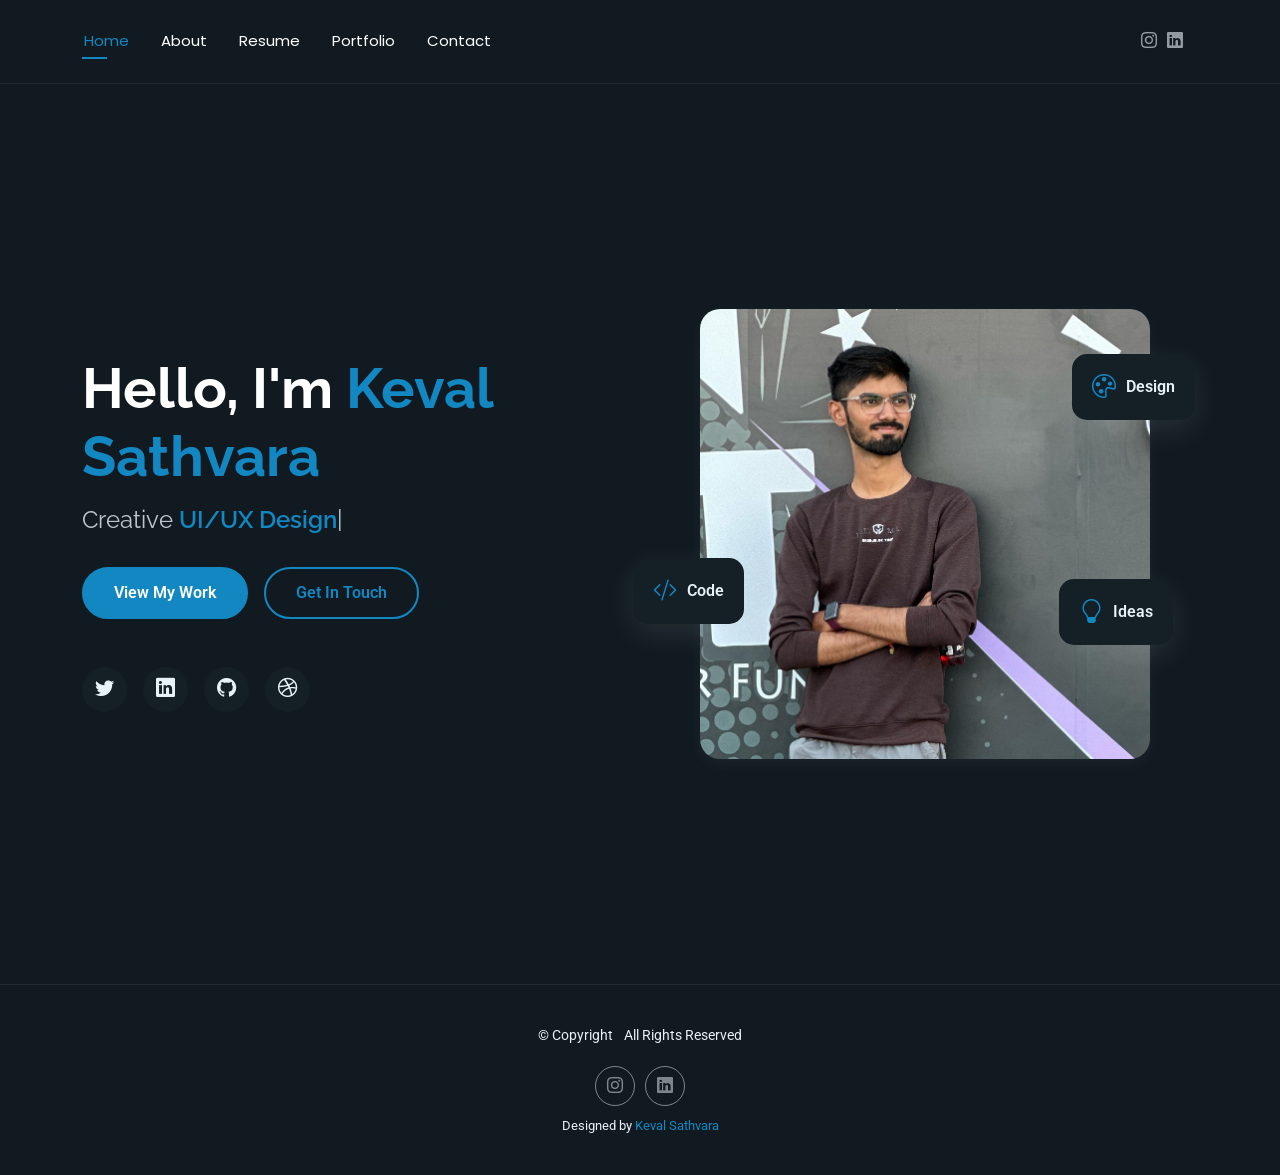
==== index.html @ bfabc012 "first commit" ====
<!DOCTYPE html>
<html lang="en">

<head>
  <meta charset="utf-8">
  <meta content="width=device-width, initial-scale=1.0" name="viewport">
  <title>Index</title>
  <meta name="description" content="">
  <meta name="keywords" content="">

  <!-- Favicons -->
  <link href="assets/img/favicon.png" rel="icon">
  <link href="assets/img/apple-touch-icon.png" rel="apple-touch-icon">

  <!-- Fonts -->
  <link href="https://fonts.googleapis.com" rel="preconnect">
  <link href="https://fonts.gstatic.com" rel="preconnect" crossorigin>
  <link href="https://fonts.googleapis.com/css2?family=Roboto:ital,wght@0,100;0,300;0,400;0,500;0,700;0,900;1,100;1,300;1,400;1,500;1,700;1,900&family=Poppins:ital,wght@0,100;0,200;0,300;0,400;0,500;0,600;0,700;0,800;0,900;1,100;1,200;1,300;1,400;1,500;1,600;1,700;1,800;1,900&family=Raleway:ital,wght@0,100;0,200;0,300;0,400;0,500;0,600;0,700;0,800;0,900;1,100;1,200;1,300;1,400;1,500;1,600;1,700;1,800;1,900&display=swap" rel="stylesheet">

  <!-- Vendor CSS Files -->
  <link href="assets/vendor/bootstrap/css/bootstrap.min.css" rel="stylesheet">
  <link href="assets/vendor/bootstrap-icons/bootstrap-icons.css" rel="stylesheet">
  <link href="assets/vendor/aos/aos.css" rel="stylesheet">
  <link href="assets/vendor/swiper/swiper-bundle.min.css" rel="stylesheet">
  <link href="assets/vendor/glightbox/css/glightbox.min.css" rel="stylesheet">

  <!-- Main CSS File -->
  <link href="assets/css/main.css" rel="stylesheet">

  <!-- =======================================================
  * Template Name: FolioOne
  * Template URL: https://bootstrapmade.com/folioone-bootstrap-portfolio-website-template/
  * Updated: Aug 23 2025 with Bootstrap v5.3.7
  * Author: BootstrapMade.com
  * License: https://bootstrapmade.com/license/
  ======================================================== -->
</head>

<body class="index-page">

  <header id="header" class="header d-flex align-items-center light-background sticky-top">
    <div class="container position-relative d-flex align-items-center justify-content-between">

      <!-- <a href="index.html" class="logo d-flex align-items-center me-auto me-xl-0">
      <img src="assets/img/logo.webp" alt="">
      <h1 class="sitename">FolioOne</h1> 
    </a> -->

      <nav id="navmenu" class="navmenu">
        <ul>
          <li><a href="index.html" class="active">Home</a></li>
          <li><a href="about.html">About</a></li>
          <li><a href="resume.html">Resume</a></li>
          <li><a href="portfolio.html">Portfolio</a></li>
          <li><a href="contact.html">Contact</a></li>
        </ul>
        <i class="mobile-nav-toggle d-xl-none bi bi-list"></i>
      </nav>

      <div class="header-social-links">
        <a href="https://www.instagram.com/mr_keval_56/?next=%2F" class="instagram"><i class="bi bi-instagram"></i></a>
        <a href="https://www.linkedin.com/in/keval-sathvara/" class="linkedin"><i class="bi bi-linkedin"></i></a>
      </div>

    </div>
  </header>

  <main class="main">

    <!-- Hero Section -->
    <section id="hero" class="hero section">

      <div class="container" data-aos="fade-up" data-aos-delay="100">

        <div class="row gy-4 align-items-center">
          <div class="col-lg-6 order-2 order-lg-1">
            <div class="hero-content">
              <h1 data-aos="fade-up" data-aos-delay="200">Hello, I'm <span class="highlight">Keval Sathvara</span></h1>
              <h2 data-aos="fade-up" data-aos-delay="300">Creative <span class="typed" data-typed-items="UI/UX Designer, Web Developer"></span></h2>
              <div class="hero-actions" data-aos="fade-up" data-aos-delay="500">
                <a href="portfolio.html" class="btn btn-primary">View My Work</a>
                <a href="contact.html" class="btn btn-outline">Get In Touch</a>
              </div>
              <div class="social-links" data-aos="fade-up" data-aos-delay="600">
                <a href="#"><i class="bi bi-twitter"></i></a>
                <a href="#"><i class="bi bi-linkedin"></i></a>
                <a href="#"><i class="bi bi-github"></i></a>
                <a href="#"><i class="bi bi-dribbble"></i></a>
              </div>
            </div>
          </div>
          <div class="col-lg-6 order-1 order-lg-2">
            <div class="hero-image" data-aos="zoom-in" data-aos-delay="300">
              <div class="image-wrapper">
                <img src="assets\img\profile\1.jpg" alt="Sarah Mitchell" class="img-fluid">
                <div class="floating-elements">
                  <div class="floating-card design" data-aos="fade-left" data-aos-delay="700">
                    <i class="bi bi-palette"></i>
                    <span>Design</span>
                  </div>
                  <div class="floating-card code" data-aos="fade-right" data-aos-delay="800">
                    <i class="bi bi-code-slash"></i>
                    <span>Code</span>
                  </div>
                  <div class="floating-card creativity" data-aos="fade-up" data-aos-delay="900">
                    <i class="bi bi-lightbulb"></i>
                    <span>Ideas</span>
                  </div>
                </div>
              </div>
            </div>
          </div>
        </div>

      </div>

    </section><!-- /Hero Section -->

  </main>

  <footer id="footer" class="footer">

    <div class="container">
      <div class="copyright text-center ">
        <p>© <span>Copyright</span> <strong class="px-1 sitename"></strong><span>All Rights Reserved<br></span></p>
      </div>
      <div class="social-links d-flex justify-content-center">
        <a href="https://www.instagram.com/mr_keval_56/?next=%2F"><i class="bi bi-instagram"></i></a>
        <a href="https://www.linkedin.com/in/keval-sathvara/"><i class="bi bi-linkedin"></i></a>
      </div>
      <div class="credits">
        <!-- All the links in the footer should remain intact. -->
        <!-- You can delete the links only if you've purchased the pro version. -->
        <!-- Licensing information: https://bootstrapmade.com/license/ -->
        <!-- Purchase the pro version with working PHP/AJAX contact form: [buy-url] -->
        Designed by <a href="https://bootstrapmade.com/">Keval Sathvara</a>
      </div>
    </div>

  </footer>

  <!-- Scroll Top -->
  <a href="#" id="scroll-top" class="scroll-top d-flex align-items-center justify-content-center"><i class="bi bi-arrow-up-short"></i></a>

  <!-- Preloader -->
  <div id="preloader"></div>

  <!-- Vendor JS Files -->
  <script src="assets/vendor/bootstrap/js/bootstrap.bundle.min.js"></script>
  <script src="assets/vendor/php-email-form/validate.js"></script>
  <script src="assets/vendor/aos/aos.js"></script>
  <script src="assets/vendor/typed.js/typed.umd.js"></script>
  <script src="assets/vendor/waypoints/noframework.waypoints.js"></script>
  <script src="assets/vendor/purecounter/purecounter_vanilla.js"></script>
  <script src="assets/vendor/swiper/swiper-bundle.min.js"></script>
  <script src="assets/vendor/imagesloaded/imagesloaded.pkgd.min.js"></script>
  <script src="assets/vendor/isotope-layout/isotope.pkgd.min.js"></script>
  <script src="assets/vendor/glightbox/js/glightbox.min.js"></script>

  <!-- Main JS File -->
  <script src="assets/js/main.js"></script>

</body>

</html>
---- assets/css/main.css ----
/**
* Template Name: FolioOne
* Template URL: https://bootstrapmade.com/folioone-bootstrap-portfolio-website-template/
* Updated: Aug 23 2025 with Bootstrap v5.3.7
* Author: BootstrapMade.com
* License: https://bootstrapmade.com/license/
*/

/*--------------------------------------------------------------
# Font & Color Variables
# Help: https://bootstrapmade.com/color-system/
--------------------------------------------------------------*/
/* Fonts */
:root {
  --default-font: "Roboto",  system-ui, -apple-system, "Segoe UI", Roboto, "Helvetica Neue", Arial, "Noto Sans", "Liberation Sans", sans-serif, "Apple Color Emoji", "Segoe UI Emoji", "Segoe UI Symbol", "Noto Color Emoji";
  --heading-font: "Raleway",  sans-serif;
  --nav-font: "Poppins",  sans-serif;
}

/* Global Colors - The following color variables are used throughout the website. Updating them here will change the color scheme of the entire website */
:root { 
  --background-color: #101a20; /* Background color for the entire website, including individual sections */
  --default-color: #e7f2f7; /* Default color used for the majority of the text content across the entire website */
  --heading-color: #ffffff; /* Color for headings, subheadings and title throughout the website */
  --accent-color: #1387c1; /* Accent color that represents your brand on the website. It's used for buttons, links, and other elements that need to stand out */
  --surface-color: #141f26; /* The surface color is used as a background of boxed elements within sections, such as cards, icon boxes, or other elements that require a visual separation from the global background. */
  --contrast-color: #ffffff; /* Contrast color for text, ensuring readability against backgrounds of accent, heading, or default colors. */
}

/* Nav Menu Colors - The following color variables are used specifically for the navigation menu. They are separate from the global colors to allow for more customization options */
:root {
  --nav-color: #ffffff;  /* The default color of the main navmenu links */
  --nav-hover-color: #1387c1; /* Applied to main navmenu links when they are hovered over or active */
  --nav-mobile-background-color: #213642; /* Used as the background color for mobile navigation menu */
  --nav-dropdown-background-color: #051117; /* Used as the background color for dropdown items that appear when hovering over primary navigation items */
  --nav-dropdown-color: #e7f2f7; /* Used for navigation links of the dropdown items in the navigation menu. */
  --nav-dropdown-hover-color: #1387c1; /* Similar to --nav-hover-color, this color is applied to dropdown navigation links when they are hovered over. */
}

/* Color Presets - These classes override global colors when applied to any section or element, providing reuse of the sam color scheme. */

.light-background {
  --background-color: #142027;
  --surface-color: #325264;
}

.dark-background {
  --background-color: #0b1419;
  --default-color: #ffffff;
  --heading-color: #ffffff;
  --surface-color: #252525;
  --contrast-color: #ffffff;
}

/* Smooth scroll */
:root {
  scroll-behavior: smooth;
}

/*--------------------------------------------------------------
# General Styling & Shared Classes
--------------------------------------------------------------*/
body {
  color: var(--default-color);
  background-color: var(--background-color);
  font-family: var(--default-font);
}

a {
  color: var(--accent-color);
  text-decoration: none;
  transition: 0.3s;
}

a:hover {
  color: color-mix(in srgb, var(--accent-color), transparent 25%);
  text-decoration: none;
}

h1,
h2,
h3,
h4,
h5,
h6 {
  color: var(--heading-color);
  font-family: var(--heading-font);
}

/* PHP Email Form Messages
------------------------------*/
.php-email-form .error-message {
  display: none;
  background: #df1529;
  color: #ffffff;
  text-align: left;
  padding: 15px;
  margin-bottom: 24px;
  font-weight: 600;
}

.php-email-form .sent-message {
  display: none;
  color: #ffffff;
  background: #059652;
  text-align: center;
  padding: 15px;
  margin-bottom: 24px;
  font-weight: 600;
}

.php-email-form .loading {
  display: none;
  background: var(--surface-color);
  text-align: center;
  padding: 15px;
  margin-bottom: 24px;
}

.php-email-form .loading:before {
  content: "";
  display: inline-block;
  border-radius: 50%;
  width: 24px;
  height: 24px;
  margin: 0 10px -6px 0;
  border: 3px solid var(--accent-color);
  border-top-color: var(--surface-color);
  animation: php-email-form-loading 1s linear infinite;
}

@keyframes php-email-form-loading {
  0% {
    transform: rotate(0deg);
  }

  100% {
    transform: rotate(360deg);
  }
}

/*--------------------------------------------------------------
# Global Header
--------------------------------------------------------------*/
.header {
  --background-color: rgba(255, 255, 255, 0);
  color: var(--default-color);
  background-color: var(--background-color);
  padding: 15px 0;
  transition: all 0.5s;
  z-index: 997;
  border-bottom: 1px solid color-mix(in srgb, var(--default-color), transparent 92%);
}

.header .logo {
  line-height: 1;
}

.header .logo img {
  max-height: 36px;
  margin-right: 8px;
}

.header .logo h1 {
  font-size: 32px;
  margin: 0;
  font-weight: 400;
  color: var(--heading-color);
}

.header .header-social-links {
  padding-right: 15px;
}

.header .header-social-links a {
  color: color-mix(in srgb, var(--default-color), transparent 40%);
  padding-left: 6px;
  display: inline-block;
  transition: 0.3s;
  font-size: 16px;
}

.header .header-social-links a:hover {
  color: var(--default-color);
}

.header .header-social-links a i {
  line-height: 0px;
}

@media (max-width: 1200px) {
  .header .logo {
    order: 1;
  }

  .header .header-social-links {
    order: 2;
  }

  .header .navmenu {
    order: 3;
  }
}

/* Global Header on Scroll
------------------------------*/
.scrolled .header {
  --background-color: rgba(16, 26, 32, 0.9);
}

/*--------------------------------------------------------------
# Navigation Menu
--------------------------------------------------------------*/
/* Desktop Navigation */
@media (min-width: 1200px) {
  .navmenu {
    padding: 0;
  }

  .navmenu ul {
    margin: 0;
    padding: 0;
    display: flex;
    list-style: none;
    align-items: center;
  }

  .navmenu li {
    position: relative;
  }

  .navmenu>ul>li {
    white-space: nowrap;
    padding: 15px 28px 15px 0;
  }

  .navmenu>ul>li:last-child {
    padding-right: 0;
  }

  .navmenu a,
  .navmenu a:focus {
    color: var(--nav-color);
    font-size: 15px;
    padding: 0 2px;
    font-family: var(--nav-font);
    font-weight: 400;
    display: flex;
    align-items: center;
    justify-content: space-between;
    white-space: nowrap;
    transition: 0.3s;
    position: relative;
  }

  .navmenu a i,
  .navmenu a:focus i {
    font-size: 12px;
    line-height: 0;
    margin-left: 5px;
    transition: 0.3s;
  }

  .navmenu>ul>li>a:before {
    content: "";
    position: absolute;
    height: 2px;
    bottom: -6px;
    left: 0;
    background-color: var(--nav-hover-color);
    visibility: hidden;
    width: 0px;
    transition: all 0.3s ease-in-out 0s;
  }

  .navmenu a:hover:before,
  .navmenu li:hover>a:before,
  .navmenu .active:before {
    visibility: visible;
    width: 25px;
  }

  .navmenu li:hover>a,
  .navmenu .active,
  .navmenu .active:focus {
    color: var(--nav-hover-color);
  }

  .navmenu .dropdown ul {
    margin: 0;
    padding: 10px 0;
    background: var(--nav-dropdown-background-color);
    display: block;
    position: absolute;
    visibility: hidden;
    left: -5px;
    top: 130%;
    opacity: 0;
    transition: 0.3s;
    border-radius: 4px;
    z-index: 99;
    box-shadow: 0px 0px 30px rgba(0, 0, 0, 0.1);
  }

  .navmenu .dropdown ul li {
    min-width: 200px;
  }

  .navmenu .dropdown ul a {
    padding: 10px 20px;
    font-size: 15px;
    text-transform: none;
    color: var(--nav-dropdown-color);
  }

  .navmenu .dropdown ul a i {
    font-size: 12px;
  }

  .navmenu .dropdown ul a:hover,
  .navmenu .dropdown ul .active:hover,
  .navmenu .dropdown ul li:hover>a {
    color: var(--nav-dropdown-hover-color);
  }

  .navmenu .dropdown:hover>ul {
    opacity: 1;
    top: 100%;
    visibility: visible;
  }

  .navmenu .dropdown .dropdown ul {
    top: 0;
    left: -90%;
    visibility: hidden;
  }

  .navmenu .dropdown .dropdown:hover>ul {
    opacity: 1;
    top: 0;
    left: -100%;
    visibility: visible;
  }
}

/* Mobile Navigation */
@media (max-width: 1199px) {
  .mobile-nav-toggle {
    color: var(--nav-color);
    font-size: 28px;
    line-height: 0;
    margin-right: 10px;
    cursor: pointer;
    transition: color 0.3s;
  }

  .navmenu {
    padding: 0;
    z-index: 9997;
  }

  .navmenu ul {
    display: none;
    list-style: none;
    position: absolute;
    inset: 60px 20px 20px 20px;
    padding: 10px 0;
    margin: 0;
    border-radius: 6px;
    background-color: var(--nav-mobile-background-color);
    border: 1px solid color-mix(in srgb, var(--default-color), transparent 90%);
    box-shadow: none;
    overflow-y: auto;
    transition: 0.3s;
    z-index: 9998;
  }

  .navmenu a,
  .navmenu a:focus {
    color: var(--nav-dropdown-color);
    padding: 10px 20px;
    font-family: var(--nav-font);
    font-size: 17px;
    font-weight: 500;
    display: flex;
    align-items: center;
    justify-content: space-between;
    white-space: nowrap;
    transition: 0.3s;
  }

  .navmenu a i,
  .navmenu a:focus i {
    font-size: 12px;
    line-height: 0;
    margin-left: 5px;
    width: 30px;
    height: 30px;
    display: flex;
    align-items: center;
    justify-content: center;
    border-radius: 50%;
    transition: 0.3s;
    background-color: color-mix(in srgb, var(--accent-color), transparent 90%);
  }

  .navmenu a i:hover,
  .navmenu a:focus i:hover {
    background-color: var(--accent-color);
    color: var(--contrast-color);
  }

  .navmenu a:hover,
  .navmenu .active,
  .navmenu .active:focus {
    color: var(--nav-dropdown-hover-color);
  }

  .navmenu .active i,
  .navmenu .active:focus i {
    background-color: var(--accent-color);
    color: var(--contrast-color);
    transform: rotate(180deg);
  }

  .navmenu .dropdown ul {
    position: static;
    display: none;
    z-index: 99;
    padding: 10px 0;
    margin: 10px 20px;
    background-color: var(--nav-dropdown-background-color);
    transition: all 0.5s ease-in-out;
  }

  .navmenu .dropdown ul ul {
    background-color: rgba(33, 37, 41, 0.1);
  }

  .navmenu .dropdown>.dropdown-active {
    display: block;
    background-color: rgba(33, 37, 41, 0.03);
  }

  .mobile-nav-active {
    overflow: hidden;
  }

  .mobile-nav-active .mobile-nav-toggle {
    color: #fff;
    position: absolute;
    font-size: 32px;
    top: 15px;
    right: 15px;
    margin-right: 0;
    z-index: 9999;
  }

  .mobile-nav-active .navmenu {
    position: fixed;
    overflow: hidden;
    inset: 0;
    background: rgba(33, 37, 41, 0.8);
    transition: 0.3s;
  }

  .mobile-nav-active .navmenu>ul {
    display: block;
  }
}

/*--------------------------------------------------------------
# Global Footer
--------------------------------------------------------------*/
.footer {
  color: var(--default-color);
  background-color: var(--background-color);
  font-size: 14px;
  padding: 40px 0;
  position: relative;
  border-top: 1px solid color-mix(in srgb, var(--default-color), transparent 92%);
}

.footer .copyright p {
  margin-bottom: 0;
}

.footer .social-links {
  margin-top: 20px;
}

.footer .social-links a {
  display: flex;
  align-items: center;
  justify-content: center;
  width: 40px;
  height: 40px;
  border-radius: 50%;
  border: 1px solid color-mix(in srgb, var(--default-color), transparent 50%);
  font-size: 16px;
  color: color-mix(in srgb, var(--default-color), transparent 50%);
  margin: 0 5px;
  transition: 0.3s;
}

.footer .social-links a:hover {
  color: var(--accent-color);
  border-color: var(--accent-color);
}

.footer .credits {
  margin-top: 10px;
  font-size: 13px;
  text-align: center;
}

/*--------------------------------------------------------------
# Preloader
--------------------------------------------------------------*/
#preloader {
  position: fixed;
  inset: 0;
  z-index: 9999;
  overflow: hidden;
  background-color: var(--background-color);
  transition: all 0.6s ease-out;
  width: 100%;
  height: 100vh;
}

#preloader:before,
#preloader:after {
  content: "";
  position: absolute;
  border: 4px solid var(--accent-color);
  border-radius: 50%;
  animation: animate-preloader 2s cubic-bezier(0, 0.2, 0.8, 1) infinite;
}

#preloader:after {
  animation-delay: -0.5s;
}

@keyframes animate-preloader {
  0% {
    width: 10px;
    height: 10px;
    top: calc(50% - 5px);
    left: calc(50% - 5px);
    opacity: 1;
  }

  100% {
    width: 72px;
    height: 72px;
    top: calc(50% - 36px);
    left: calc(50% - 36px);
    opacity: 0;
  }
}

/*--------------------------------------------------------------
# Scroll Top Button
--------------------------------------------------------------*/
.scroll-top {
  position: fixed;
  visibility: hidden;
  opacity: 0;
  right: 15px;
  bottom: -15px;
  z-index: 99999;
  background-color: var(--accent-color);
  width: 44px;
  height: 44px;
  border-radius: 50px;
  transition: all 0.4s;
}

.scroll-top i {
  font-size: 24px;
  color: var(--contrast-color);
  line-height: 0;
}

.scroll-top:hover {
  background-color: color-mix(in srgb, var(--accent-color), transparent 20%);
  color: var(--contrast-color);
}

.scroll-top.active {
  visibility: visible;
  opacity: 1;
  bottom: 15px;
}

/*--------------------------------------------------------------
# Disable aos animation delay on mobile devices
--------------------------------------------------------------*/
@media screen and (max-width: 768px) {
  [data-aos-delay] {
    transition-delay: 0 !important;
  }
}

/*--------------------------------------------------------------
# Global Page Titles & Breadcrumbs
--------------------------------------------------------------*/
.page-title {
  color: var(--default-color);
  background-color: var(--background-color);
  position: relative;
}

.page-title .heading {
  padding: 80px 0;
  border-top: 1px solid color-mix(in srgb, var(--default-color), transparent 90%);
}

.page-title .heading h1 {
  font-size: 38px;
  font-weight: 700;
}

.page-title nav {
  background-color: color-mix(in srgb, var(--default-color), transparent 96%);
  padding: 20px 0;
}

.page-title nav ol {
  display: flex;
  flex-wrap: wrap;
  list-style: none;
  padding: 0;
  margin: 0;
  font-size: 16px;
  font-weight: 400;
}

.page-title nav ol li+li {
  padding-left: 10px;
}

.page-title nav ol li+li::before {
  content: "/";
  display: inline-block;
  padding-right: 10px;
  color: color-mix(in srgb, var(--default-color), transparent 70%);
}

/*--------------------------------------------------------------
# Global Sections
--------------------------------------------------------------*/
section,
.section {
  color: var(--default-color);
  background-color: var(--background-color);
  padding: 60px 0;
  scroll-margin-top: 100px;
  overflow: clip;
}

@media (max-width: 1199px) {

  section,
  .section {
    scroll-margin-top: 66px;
  }
}

/*--------------------------------------------------------------
# Global Section Titles
--------------------------------------------------------------*/
.section-title {
  text-align: center;
  padding-bottom: 60px;
  position: relative;
}

.section-title h2 {
  font-size: 3.5rem;
  font-weight: 400;
  line-height: 1.2;
  color: var(--heading-color);
  margin-bottom: 1.5rem;
  letter-spacing: -1px;
}

@media (max-width: 768px) {
  .section-title h2 {
    font-size: 2.5rem;
  }
}

.section-title p {
  font-size: 1.125rem;
  line-height: 1.8;
  color: color-mix(in srgb, var(--default-color), transparent 25%);
  max-width: 900px;
  margin: 0 auto;
  text-wrap: balance;
}

/*--------------------------------------------------------------
# Hero Section
--------------------------------------------------------------*/
.hero {
  padding: 80px 0;
  min-height: 100vh;
  display: flex;
  align-items: center;
}

.hero .hero-content h1 {
  font-size: 3.5rem;
  font-weight: 700;
  margin-bottom: 1rem;
  line-height: 1.2;
}

.hero .hero-content h1 .highlight {
  color: var(--accent-color);
  position: relative;
}

.hero .hero-content h1 .highlight::after {
  content: "";
  position: absolute;
  bottom: 0;
  left: 0;
  width: 100%;
  height: 3px;
  background: linear-gradient(90deg, var(--accent-color), color-mix(in srgb, var(--accent-color), transparent 50%));
  border-radius: 2px;
}

@media (max-width: 768px) {
  .hero .hero-content h1 {
    font-size: 2.5rem;
  }
}

.hero .hero-content h2 {
  font-size: 1.5rem;
  font-weight: 400;
  margin-bottom: 2rem;
  color: color-mix(in srgb, var(--default-color), transparent 20%);
}

.hero .hero-content h2 .typed {
  color: var(--accent-color);
  font-weight: 600;
}

@media (max-width: 768px) {
  .hero .hero-content h2 {
    font-size: 1.25rem;
  }
}

.hero .hero-content p {
  font-size: 1.1rem;
  line-height: 1.6;
  margin-bottom: 2.5rem;
  color: color-mix(in srgb, var(--default-color), transparent 30%);
}

.hero .hero-actions {
  display: flex;
  gap: 1rem;
  margin-bottom: 3rem;
}

.hero .hero-actions .btn {
  padding: 12px 30px;
  border-radius: 50px;
  font-weight: 600;
  text-decoration: none;
  transition: all 0.3s ease;
  border: 2px solid;
}

.hero .hero-actions .btn.btn-primary {
  background: var(--accent-color);
  color: var(--contrast-color);
  border-color: var(--accent-color);
}

.hero .hero-actions .btn.btn-primary:hover {
  background: color-mix(in srgb, var(--accent-color), black 15%);
  border-color: color-mix(in srgb, var(--accent-color), black 15%);
  transform: translateY(-2px);
}

.hero .hero-actions .btn.btn-outline {
  background: transparent;
  color: var(--accent-color);
  border-color: var(--accent-color);
}

.hero .hero-actions .btn.btn-outline:hover {
  transform: translateY(-2px);
}

@media (max-width: 576px) {
  .hero .hero-actions {
    flex-direction: column;
  }

  .hero .hero-actions .btn {
    text-align: center;
  }
}

.hero .social-links {
  display: flex;
  gap: 1rem;
}

.hero .social-links a {
  width: 45px;
  height: 45px;
  background: var(--surface-color);
  border-radius: 50%;
  display: flex;
  align-items: center;
  justify-content: center;
  color: var(--default-color);
  font-size: 1.2rem;
  transition: all 0.3s ease;
}

.hero .social-links a:hover {
  background: var(--accent-color);
  color: var(--contrast-color);
  transform: translateY(-3px);
  box-shadow: 0 8px 25px color-mix(in srgb, var(--accent-color), transparent 70%);
}

.hero .hero-image {
  position: relative;
}

.hero .hero-image .image-wrapper {
  position: relative;
  max-width: 450px;
  margin: 0 auto;
}

.hero .hero-image .image-wrapper img {
  border-radius: 20px;
  box-shadow: 0 5px 15px color-mix(in srgb, var(--default-color), transparent 95%);
  transition: transform 0.3s ease;
}

.hero .hero-image .image-wrapper img:hover {
  transform: scale(1.02);
}

.hero .hero-image .floating-elements {
  position: absolute;
  top: 0;
  left: 0;
  right: 0;
  bottom: 0;
  pointer-events: none;
}

.hero .hero-image .floating-elements .floating-card {
  position: absolute;
  background: var(--surface-color);
  padding: 15px 20px;
  border-radius: 15px;
  box-shadow: 0 10px 30px color-mix(in srgb, var(--default-color), transparent 90%);
  display: flex;
  align-items: center;
  gap: 10px;
  font-weight: 600;
  animation: float 3s ease-in-out infinite;
}

.hero .hero-image .floating-elements .floating-card i {
  font-size: 1.5rem;
  color: var(--accent-color);
}

.hero .hero-image .floating-elements .floating-card.design {
  top: 10%;
  right: -10%;
  animation-delay: 0s;
}

.hero .hero-image .floating-elements .floating-card.code {
  bottom: 30%;
  left: -15%;
  animation-delay: 1s;
}

.hero .hero-image .floating-elements .floating-card.creativity {
  top: 60%;
  right: -5%;
  animation-delay: 2s;
}

@media (max-width: 992px) {
  .hero .hero-image .floating-elements .floating-card {
    display: none;
  }
}

@keyframes float {

  0%,
  100% {
    transform: translateY(0px);
  }

  50% {
    transform: translateY(-10px);
  }
}

@media (max-width: 992px) {
  .hero .hero-content {
    text-align: center;
    margin-bottom: 3rem;
  }
}

/*--------------------------------------------------------------
# About Section
--------------------------------------------------------------*/
.about .intro-content .eyebrow {
  display: inline-block;
  letter-spacing: 0.12em;
  text-transform: uppercase;
  font-size: 12px;
  color: color-mix(in srgb, var(--default-color), transparent 40%);
  margin-bottom: 16px;
}

.about .intro-content .headline {
  font-family: var(--heading-font);
  font-weight: 300;
  line-height: 1.2;
  font-size: clamp(28px, 4vw, 44px);
  margin: 0 0 24px 0;
}

.about .intro-content .lead {
  font-size: 18px;
  line-height: 1.8;
  color: color-mix(in srgb, var(--default-color), transparent 10%);
  margin-bottom: 24px;
}

.about .intro-content p {
  line-height: 1.8;
  margin-bottom: 24px;
  color: color-mix(in srgb, var(--default-color), transparent 5%);
}

.about .intro-content .cta-group {
  display: flex;
  gap: 24px;
  align-items: center;
  margin-top: 24px;
}

.about .intro-content .cta-group .btn-ghost {
  display: inline-flex;
  align-items: center;
  gap: 8px;
  padding: 12px 18px;
  border-radius: 6px;
  color: var(--accent-color);
  background: color-mix(in srgb, var(--accent-color), transparent 92%);
  border: 1px solid color-mix(in srgb, var(--accent-color), transparent 70%);
  transition: 0.3s ease-in-out;
}

.about .intro-content .cta-group .btn-ghost:hover,
.about .intro-content .cta-group .btn-ghost:focus {
  color: var(--contrast-color);
  background: var(--accent-color);
  border-color: var(--accent-color);
  outline: none;
  box-shadow: 0 0 0 3px color-mix(in srgb, var(--accent-color), transparent 70%);
}

.about .intro-content .cta-group .link-underline {
  display: inline-flex;
  align-items: center;
  gap: 8px;
  position: relative;
  color: var(--accent-color);
  padding-bottom: 4px;
  transition: 0.3s ease-in-out;
}

.about .intro-content .cta-group .link-underline::after {
  content: "";
  position: absolute;
  left: 0;
  right: 0;
  bottom: 0;
  height: 1px;
  background: color-mix(in srgb, var(--accent-color), transparent 40%);
  transform: scaleX(0.4);
  transform-origin: left;
  transition: 0.3s ease-in-out;
}

.about .intro-content .cta-group .link-underline:hover,
.about .intro-content .cta-group .link-underline:focus {
  color: color-mix(in srgb, var(--accent-color), transparent 10%);
  outline: none;
}

.about .intro-content .cta-group .link-underline:hover::after,
.about .intro-content .cta-group .link-underline:focus::after {
  transform: scaleX(1);
}

.about .profile-figure {
  margin: 0;
}

.about .profile-figure .profile-photo {
  width: 88%;
  max-width: 440px;
  border-radius: 18px;
  box-shadow: 0 10px 30px color-mix(in srgb, var(--default-color), transparent 92%);
  transform: translateY(0);
  transition: transform 0.3s ease-in-out;
}

.about .profile-figure .profile-caption {
  margin-top: 24px;
  display: flex;
  align-items: center;
  justify-content: center;
}

.about .profile-figure .profile-caption .meta {
  font-size: 14px;
  color: color-mix(in srgb, var(--default-color), transparent 20%);
}

.about .profile-figure .profile-caption .meta .funfact {
  font-size: 13px;
  margin-top: 4px;
  color: color-mix(in srgb, var(--default-color), transparent 35%);
}

.about .profile-figure:hover .profile-photo {
  transform: translateY(-4px);
}

.about .skill-item {
  padding: 24px;
  border-radius: 6px;
  transition: 0.3s ease-in-out;
  background: color-mix(in srgb, var(--surface-color), var(--accent-color) 2%);
  border: 1px solid color-mix(in srgb, var(--default-color), transparent 88%);
  height: 100%;
}

.about .skill-item i {
  font-size: 24px;
  color: var(--accent-color);
  margin-bottom: 16px;
  display: inline-block;
}

.about .skill-item h3 {
  font-size: 16px;
  margin-bottom: 6px;
  font-weight: 500;
}

.about .skill-item p {
  margin: 0;
  font-size: 14px;
  color: color-mix(in srgb, var(--default-color), transparent 25%);
}

.about .skill-item:hover {
  transform: translateY(-3px);
  border-color: color-mix(in srgb, var(--accent-color), transparent 60%);
  box-shadow: 0 10px 30px color-mix(in srgb, var(--default-color), transparent 92%);
}

.about .timeline-item {
  position: relative;
  padding-left: 26px;
}

.about .timeline-item time {
  display: inline-block;
  font-size: 12px;
  letter-spacing: 0.08em;
  text-transform: uppercase;
  color: color-mix(in srgb, var(--default-color), transparent 45%);
  margin-bottom: 6px;
}

.about .timeline-item h4 {
  font-size: 18px;
  font-weight: 400;
  margin: 0 0 6px;
}

.about .timeline-item p {
  font-size: 14px;
  color: color-mix(in srgb, var(--default-color), transparent 25%);
  margin: 0;
}

.about .timeline-item .dot {
  position: absolute;
  left: 0;
  top: 4px;
  width: 10px;
  height: 10px;
  border-radius: 50%;
  background: var(--accent-color);
  box-shadow: 0 0 0 6px color-mix(in srgb, var(--accent-color), transparent 80%);
}

.about .personal-quote {
  padding: 24px 0;
}

.about .personal-quote p {
  font-family: var(--heading-font);
  font-weight: 300;
  font-size: clamp(20px, 3vw, 28px);
  line-height: 1.5;
  color: color-mix(in srgb, var(--default-color), transparent 5%);
  margin: 0 auto;
  max-width: 800px;
}

.about .fact-pill {
  display: flex;
  align-items: center;
  justify-content: center;
  gap: 10px;
  padding: 10px 14px;
  border-radius: 999px;
  border: 1px solid color-mix(in srgb, var(--default-color), transparent 85%);
  background: var(--surface-color);
  color: color-mix(in srgb, var(--default-color), transparent 10%);
  transition: 0.3s ease-in-out;
}

.about .fact-pill i {
  color: var(--accent-color);
}

.about .fact-pill span {
  font-size: 14px;
}

.about .fact-pill:hover {
  transform: translateY(-2px);
  border-color: color-mix(in srgb, var(--accent-color), transparent 60%);
  box-shadow: 0 10px 30px color-mix(in srgb, var(--default-color), transparent 92%);
}

.about .fact-pill:focus-within {
  box-shadow: 0 0 0 3px color-mix(in srgb, var(--accent-color), transparent 70%);
}

@media (max-width: 992px) {
  .about .profile-figure {
    text-align: center !important;
  }

  .about .profile-figure .profile-photo {
    width: 72%;
  }

  .about .intro-content .cta-group {
    flex-wrap: wrap;
  }
}

@media (max-width: 576px) {
  .about .profile-figure .profile-photo {
    width: 100%;
  }
}

/*--------------------------------------------------------------
# Skills Section
--------------------------------------------------------------*/
.skills .skill-box {
  background-color: var(--surface-color);
  padding: 2rem;
  border-radius: 8px;
  box-shadow: 0 0 20px rgba(0, 0, 0, 0.05);
}

.skills .skill-box h3 {
  font-size: 1.2rem;
  margin-bottom: 1rem;
  font-weight: 600;
}

.skills .skill-box p {
  font-size: 0.9rem;
  margin-bottom: 0.8rem;
  opacity: 0.6;
}

.skills .skill-box .progress {
  background-color: color-mix(in srgb, var(--accent-color), transparent 85%);
  border-radius: 50px;
  height: 8px;
  margin-top: 5px;
  overflow: hidden;
}

.skills .skill-box .progress .progress-bar {
  background-color: var(--accent-color);
  height: 100%;
  position: relative;
  border-radius: 50px;
  transition: 0.9s;
  width: 1px;
}

/*--------------------------------------------------------------
# Stats Section
--------------------------------------------------------------*/
.stats .avatars {
  position: relative;
}

.stats .avatars img {
  width: 60px;
  height: 60px;
  border: 3px solid var(--accent-color);
  margin-right: -15px;
  transition: transform 0.3s ease;
}

.stats .avatars img:hover {
  transform: translateY(-5px);
  z-index: 2;
}

.stats .counters h2 {
  color: var(--heading-color);
  font-size: 48px;
  font-weight: 700;
  margin-bottom: 10px;
}

.stats .counters h2 span {
  display: inline-block;
}

.stats .counters p {
  color: var(--default-color);
  font-size: 18px;
  margin: 0;
  opacity: 0.9;
}

@media (max-width: 991px) {
  .stats .row {
    text-align: center;
  }

  .stats .avatars {
    justify-content: center;
    margin-bottom: 40px;
  }

  .stats .counters h2 {
    font-size: 36px;
  }

  .stats .counters p {
    font-size: 16px;
  }

  .stats .counters .col-md-4 {
    margin-bottom: 30px;
  }

  .stats .counters .col-md-4:last-child {
    margin-bottom: 0;
  }
}

@media (max-width: 576px) {
  .stats {
    padding: 60px 0;
  }

  .stats .avatars {
    flex-wrap: wrap;
    justify-content: center;
  }

  .stats .avatars img {
    margin: 0 -8px;
  }
}

/*--------------------------------------------------------------
# Testimonials Section
--------------------------------------------------------------*/
.testimonials .testimonials-carousel,
.testimonials .testimonials-slider {
  overflow: hidden;
}

.testimonials .testimonial-item .testimonial-content {
  border-left: 3px solid var(--accent-color);
  padding-left: 30px;
}

.testimonials .testimonial-item .testimonial-img {
  border-radius: 50%;
  border: 4px solid var(--background-color);
  margin: 0 auto;
}

.testimonials .testimonial-item h3 {
  font-size: 20px;
  font-weight: bold;
  margin: 10px 0 5px 0;
}

.testimonials .testimonial-item h4 {
  font-size: 14px;
  color: color-mix(in srgb, var(--default-color), transparent 40%);
  margin: 0 0 10px 0;
}

.testimonials .testimonial-item .stars i {
  color: #ffc107;
  margin: 0 1px;
}

.testimonials .testimonial-item .quote-icon-left,
.testimonials .testimonial-item .quote-icon-right {
  color: color-mix(in srgb, var(--accent-color), transparent 50%);
  font-size: 26px;
  line-height: 0;
}

.testimonials .testimonial-item .quote-icon-left {
  display: inline-block;
  left: -5px;
  position: relative;
}

.testimonials .testimonial-item .quote-icon-right {
  display: inline-block;
  right: -5px;
  position: relative;
  top: 10px;
  transform: scale(-1, -1);
}

.testimonials .testimonial-item p {
  font-style: italic;
}

.testimonials .swiper-wrapper {
  height: auto;
}

.testimonials .swiper-pagination {
  margin-top: 30px;
  position: relative;
}

.testimonials .swiper-pagination .swiper-pagination-bullet {
  width: 12px;
  height: 12px;
  background-color: color-mix(in srgb, var(--default-color), transparent 85%);
  opacity: 1;
}

.testimonials .swiper-pagination .swiper-pagination-bullet-active {
  background-color: var(--accent-color);
}

/*--------------------------------------------------------------
# Resume Section
--------------------------------------------------------------*/
.resume .resume-item {
  margin-bottom: 3rem;
}

.resume .resume-item .resume-title {
  font-size: 1.75rem;
  font-weight: 700;
  margin-bottom: 1.5rem;
  padding-bottom: 1.5rem;
  position: relative;
  color: var(--heading-color);
}

.resume .resume-item .resume-title::after {
  content: "";
  position: absolute;
  display: block;
  width: 50px;
  height: 3px;
  background: var(--accent-color);
  bottom: 0;
  left: 0;
}

.resume .resume-item .resume-content {
  padding-left: 1.25rem;
  border-left: 2px solid color-mix(in srgb, var(--accent-color), transparent 85%);
}

.resume .resume-item article {
  position: relative;
  margin-bottom: 2.5rem;
}

.resume .resume-item article::before {
  content: "";
  position: absolute;
  width: 16px;
  height: 16px;
  border-radius: 50%;
  left: -1.8rem;
  top: 0.25rem;
  background: var(--background-color);
  border: 2px solid var(--accent-color);
}

.resume .resume-item article h4 {
  font-size: 1.25rem;
  font-weight: 600;
  margin-bottom: 0.5rem;
  color: var(--heading-color);
}

.resume .resume-item article h5 {
  font-size: 1rem;
  background: color-mix(in srgb, var(--accent-color), transparent 92%);
  padding: 0.375rem 0.75rem;
  display: inline-block;
  font-weight: 600;
  margin: 0.5rem 0;
  color: var(--accent-color);
  border-radius: 4px;
}

.resume .resume-item article .institution,
.resume .resume-item article .company {
  font-size: 1rem;
  margin-bottom: 1rem;
  color: color-mix(in srgb, var(--default-color), transparent 25%);
}

.resume .resume-item article p {
  margin-bottom: 1rem;
}

.resume .resume-item article ul {
  padding-left: 1.25rem;
  margin-bottom: 0;
}

.resume .resume-item article ul li {
  padding-bottom: 0.75rem;
  position: relative;
}

.resume .resume-item article ul li:last-child {
  padding-bottom: 0;
}

.resume .skill-item {
  margin-bottom: 2rem;
}

.resume .skill-item h4 {
  font-size: 1rem;
  font-weight: 600;
  margin-bottom: 0.75rem;
  color: var(--heading-color);
}

.resume .skill-item .progress {
  height: 0.75rem;
  background-color: color-mix(in srgb, var(--accent-color), transparent 92%);
  border-radius: 1rem;
  overflow: visible;
}

.resume .skill-item .progress .progress-bar {
  background-color: var(--accent-color);
  position: relative;
  border-radius: 1rem;
  width: 0;
  transition: width 1s ease;
}

.resume .skill-item .progress .progress-bar::after {
  content: attr(aria-valuenow) "%";
  position: absolute;
  right: 0;
  top: -1.75rem;
  font-size: 0.875rem;
  font-weight: 600;
  color: var(--accent-color);
}

@media (max-width: 991.98px) {
  .resume .resume-item {
    margin-bottom: 2rem;
  }
}

@media (max-width: 767.98px) {
  .resume .resume-content {
    padding-left: 1rem !important;
  }

  .resume article::before {
    left: -2rem !important;
  }
}

/*--------------------------------------------------------------
# Services Section
--------------------------------------------------------------*/
.services .service-item {
  display: flex;
  background-color: var(--surface-color);
  border-radius: 12px;
  padding: 2rem;
  height: 100%;
  position: relative;
  overflow: hidden;
  box-shadow: 0 5px 20px rgba(0, 0, 0, 0.03);
  transition: all 0.4s ease;
}

.services .service-item::before {
  content: "";
  position: absolute;
  left: 0;
  top: 0;
  height: 100%;
  width: 4px;
  background-color: var(--accent-color);
  transform: scaleY(0);
  transform-origin: bottom;
  transition: transform 0.4s cubic-bezier(0.65, 0, 0.35, 1);
}

.services .service-item:hover {
  box-shadow: 0 10px 30px rgba(0, 0, 0, 0.08);
  transform: translateY(-5px);
}

.services .service-item:hover::before {
  transform: scaleY(1);
}

.services .service-item:hover .service-icon {
  background-color: var(--accent-color);
  color: var(--contrast-color);
  transform: rotateY(180deg);
}

.services .service-item:hover .service-icon i {
  transform: rotateY(180deg);
}

.services .service-item:hover .service-link i {
  transform: translateX(5px);
}

.services .service-icon {
  flex-shrink: 0;
  width: 70px;
  height: 70px;
  border-radius: 12px;
  background-color: color-mix(in srgb, var(--accent-color), transparent 90%);
  color: var(--accent-color);
  display: flex;
  align-items: center;
  justify-content: center;
  margin-right: 1.5rem;
  transition: all 0.5s ease;
}

.services .service-icon i {
  font-size: 2rem;
  transition: transform 0.5s ease;
}

.services .service-content {
  flex-grow: 1;
}

.services .service-content h3 {
  font-size: 1.4rem;
  margin-bottom: 1rem;
  font-weight: 700;
  color: var(--heading-color);
}

.services .service-content p {
  margin-bottom: 1.25rem;
  color: color-mix(in srgb, var(--default-color), transparent 20%);
}

.services .service-link {
  display: inline-flex;
  align-items: center;
  color: var(--accent-color);
  font-weight: 600;
  text-decoration: none;
  transition: color 0.3s ease;
}

.services .service-link span {
  margin-right: 0.5rem;
}

.services .service-link i {
  transition: transform 0.3s ease;
}

.services .service-link:hover {
  color: color-mix(in srgb, var(--accent-color), transparent 25%);
}

@media (max-width: 767.98px) {
  .services .service-item {
    padding: 1.5rem;
    margin-bottom: 1rem;
  }

  .services .service-icon {
    width: 60px;
    height: 60px;
    margin-right: 1rem;
  }

  .services .service-icon i {
    font-size: 1.5rem;
  }

  .services .service-content h3 {
    font-size: 1.2rem;
    margin-bottom: 0.75rem;
  }

  .services .service-content p {
    margin-bottom: 1rem;
    font-size: 0.95rem;
  }
}

@media (max-width: 575.98px) {
  .services .service-item {
    flex-direction: column;
    text-align: center;
  }

  .services .service-item::before {
    width: 100%;
    height: 4px;
    transform: scaleX(0);
    transform-origin: left;
  }

  .services .service-item:hover::before {
    transform: scaleX(1);
  }

  .services .service-icon {
    margin-right: 0;
    margin-bottom: 1.25rem;
  }

  .services .service-link {
    justify-content: center;
  }
}

/*--------------------------------------------------------------
# Service Details Section
--------------------------------------------------------------*/
.service-details .service-hero {
  margin-bottom: 4rem;
}

.service-details .service-hero .service-meta {
  display: flex;
  align-items: center;
  gap: 1rem;
  margin-bottom: 1.5rem;
}

.service-details .service-hero .service-meta .service-category {
  background: color-mix(in srgb, var(--accent-color), transparent 85%);
  color: var(--accent-color);
  padding: 0.5rem 1rem;
  border-radius: 20px;
  font-size: 0.85rem;
  font-weight: 500;
  letter-spacing: 0.5px;
}

.service-details .service-hero .service-meta .reading-time {
  color: color-mix(in srgb, var(--default-color), transparent 50%);
  font-size: 0.9rem;
  font-weight: 300;
}

.service-details .service-hero h1 {
  font-size: 3.5rem;
  font-weight: 300;
  line-height: 1.2;
  margin-bottom: 1.5rem;
  color: var(--heading-color);
  letter-spacing: -0.02em;
}

.service-details .service-hero .service-description {
  font-size: 1.25rem;
  line-height: 1.7;
  color: color-mix(in srgb, var(--default-color), transparent 25%);
  font-weight: 300;
  margin: 0;
}

.service-details .service-visual {
  margin-bottom: 4rem;
  overflow: hidden;
  border-radius: 4px;
}

.service-details .service-visual img {
  width: 100%;
  height: 400px;
  object-fit: cover;
  transition: transform 0.5s ease;
}

.service-details .service-visual img:hover {
  transform: scale(1.02);
}

.service-details .service-narrative {
  margin-bottom: 5rem;
}

.service-details .service-narrative h3 {
  font-size: 2rem;
  font-weight: 300;
  margin-bottom: 2rem;
  color: var(--heading-color);
  letter-spacing: -0.01em;
}

.service-details .service-narrative p {
  font-size: 1.1rem;
  line-height: 1.8;
  margin-bottom: 2rem;
  color: var(--default-color);
  font-weight: 300;
}

.service-details .benefits-grid {
  display: grid;
  grid-template-columns: repeat(auto-fit, minmax(280px, 1fr));
  gap: 2.5rem;
  margin-top: 3rem;
}

.service-details .benefits-grid .benefit-card {
  text-align: center;
  padding: 0;
}

.service-details .benefits-grid .benefit-card .benefit-icon {
  width: 60px;
  height: 60px;
  background: color-mix(in srgb, var(--accent-color), transparent 90%);
  border-radius: 50%;
  display: flex;
  align-items: center;
  justify-content: center;
  margin: 0 auto 1.5rem;
  transition: all 0.3s ease;
}

.service-details .benefits-grid .benefit-card .benefit-icon i {
  font-size: 1.5rem;
  color: var(--accent-color);
}

.service-details .benefits-grid .benefit-card:hover .benefit-icon {
  background: var(--accent-color);
  transform: translateY(-2px);
}

.service-details .benefits-grid .benefit-card:hover .benefit-icon i {
  color: var(--contrast-color);
}

.service-details .benefits-grid .benefit-card h4 {
  font-size: 1.2rem;
  font-weight: 400;
  margin-bottom: 1rem;
  color: var(--heading-color);
}

.service-details .benefits-grid .benefit-card p {
  font-size: 1rem;
  line-height: 1.6;
  color: color-mix(in srgb, var(--default-color), transparent 30%);
  margin: 0;
}

.service-details .timeline-section {
  margin-bottom: 4rem;
}

.service-details .timeline-section h3 {
  font-size: 2rem;
  font-weight: 300;
  margin-bottom: 3rem;
  color: var(--heading-color);
  letter-spacing: -0.01em;
}

.service-details .timeline-section .timeline {
  position: relative;
}

.service-details .timeline-section .timeline::before {
  content: "";
  position: absolute;
  left: 30px;
  top: 0;
  bottom: 0;
  width: 1px;
  background: color-mix(in srgb, var(--default-color), transparent 85%);
}

.service-details .timeline-section .timeline .timeline-item {
  position: relative;
  padding-left: 80px;
  margin-bottom: 3rem;
}

.service-details .timeline-section .timeline .timeline-item:last-child {
  margin-bottom: 0;
}

.service-details .timeline-section .timeline .timeline-item .timeline-marker {
  position: absolute;
  left: 0;
  top: 0;
  width: 60px;
  height: 60px;
  background: var(--surface-color);
  border: 2px solid color-mix(in srgb, var(--accent-color), transparent 70%);
  border-radius: 50%;
  display: flex;
  align-items: center;
  justify-content: center;
  z-index: 1;
}

.service-details .timeline-section .timeline .timeline-item .timeline-marker span {
  font-size: 1.2rem;
  font-weight: 500;
  color: var(--accent-color);
}

.service-details .timeline-section .timeline .timeline-item .timeline-content h4 {
  font-size: 1.3rem;
  font-weight: 400;
  margin-bottom: 0.75rem;
  color: var(--heading-color);
}

.service-details .timeline-section .timeline .timeline-item .timeline-content p {
  font-size: 1rem;
  line-height: 1.6;
  margin-bottom: 0.5rem;
  color: var(--default-color);
}

.service-details .timeline-section .timeline .timeline-item .timeline-content small {
  color: color-mix(in srgb, var(--default-color), transparent 40%);
  font-size: 0.9rem;
  font-weight: 500;
}

.service-details .service-sidebar {
  padding-left: 2rem;
}

@media (max-width: 992px) {
  .service-details .service-sidebar {
    padding-left: 0;
    margin-top: 4rem;
  }
}

.service-details .overview-card,
.service-details .success-story,
.service-details .consultation-form {
  background: var(--surface-color);
  border-radius: 8px;
  padding: 2.5rem;
  margin-bottom: 2.5rem;
  border: 1px solid color-mix(in srgb, var(--default-color), transparent 93%);
  transition: all 0.3s ease;
}

.service-details .overview-card:hover,
.service-details .success-story:hover,
.service-details .consultation-form:hover {
  border-color: color-mix(in srgb, var(--accent-color), transparent 80%);
}

.service-details .overview-card .overview-header h4 {
  font-size: 1.4rem;
  font-weight: 400;
  margin-bottom: 2rem;
  color: var(--heading-color);
}

.service-details .overview-card .overview-stats {
  display: grid;
  grid-template-columns: repeat(3, 1fr);
  gap: 1.5rem;
  margin-bottom: 2rem;
}

.service-details .overview-card .overview-stats .stat-item {
  text-align: center;
}

.service-details .overview-card .overview-stats .stat-item .stat-number {
  font-size: 2rem;
  font-weight: 300;
  color: var(--accent-color);
  line-height: 1;
  margin-bottom: 0.5rem;
}

.service-details .overview-card .overview-stats .stat-item .stat-label {
  font-size: 0.85rem;
  color: color-mix(in srgb, var(--default-color), transparent 40%);
  font-weight: 500;
  text-transform: uppercase;
  letter-spacing: 0.5px;
}

.service-details .overview-card .overview-details {
  border-top: 1px solid color-mix(in srgb, var(--default-color), transparent 90%);
  padding-top: 1.5rem;
}

.service-details .overview-card .overview-details .detail-row {
  display: flex;
  justify-content: space-between;
  align-items: center;
  margin-bottom: 1rem;
}

.service-details .overview-card .overview-details .detail-row:last-child {
  margin-bottom: 0;
}

.service-details .overview-card .overview-details .detail-row .detail-label {
  font-size: 0.95rem;
  color: color-mix(in srgb, var(--default-color), transparent 30%);
  font-weight: 400;
}

.service-details .overview-card .overview-details .detail-row .detail-value {
  font-size: 0.95rem;
  color: var(--heading-color);
  font-weight: 500;
}

.service-details .success-story .story-quote p {
  font-size: 1.1rem;
  line-height: 1.7;
  color: color-mix(in srgb, var(--default-color), transparent 20%);
  font-style: italic;
  margin-bottom: 2rem;
}

.service-details .success-story .story-author {
  display: flex;
  align-items: center;
  gap: 1rem;
  margin-bottom: 1.5rem;
}

.service-details .success-story .story-author .author-avatar {
  width: 50px;
  height: 50px;
  border-radius: 50%;
  object-fit: cover;
}

.service-details .success-story .story-author .author-details h5 {
  font-size: 1rem;
  font-weight: 500;
  margin-bottom: 0.25rem;
  color: var(--heading-color);
}

.service-details .success-story .story-author .author-details span {
  display: block;
  font-size: 0.9rem;
  color: color-mix(in srgb, var(--default-color), transparent 40%);
  margin-bottom: 0.25rem;
}

.service-details .success-story .story-author .author-details small {
  font-size: 0.8rem;
  color: color-mix(in srgb, var(--default-color), transparent 50%);
}

.service-details .success-story .story-metrics {
  display: grid;
  grid-template-columns: repeat(2, 1fr);
  gap: 1rem;
  padding-top: 1.5rem;
  border-top: 1px solid color-mix(in srgb, var(--default-color), transparent 90%);
}

.service-details .success-story .story-metrics .metric {
  text-align: center;
}

.service-details .success-story .story-metrics .metric .metric-value {
  font-size: 1.5rem;
  font-weight: 500;
  color: var(--accent-color);
  display: block;
  margin-bottom: 0.25rem;
}

.service-details .success-story .story-metrics .metric .metric-label {
  font-size: 0.8rem;
  color: color-mix(in srgb, var(--default-color), transparent 40%);
  text-transform: uppercase;
  letter-spacing: 0.5px;
}

.service-details .consultation-form .form-header {
  margin-bottom: 2rem;
}

.service-details .consultation-form .form-header h4 {
  font-size: 1.4rem;
  font-weight: 400;
  margin-bottom: 0.75rem;
  color: var(--heading-color);
}

.service-details .consultation-form .form-header p {
  font-size: 0.95rem;
  line-height: 1.6;
  color: color-mix(in srgb, var(--default-color), transparent 30%);
  margin: 0;
}

.service-details .consultation-form .form-group {
  margin-bottom: 1.5rem;
}

.service-details .consultation-form .form-input {
  width: 100%;
  padding: 1rem;
  border: 1px solid color-mix(in srgb, var(--default-color), transparent 85%);
  border-radius: 4px;
  font-size: 0.95rem;
  transition: all 0.3s ease;
  background: transparent;
}

.service-details .consultation-form .form-input:focus {
  outline: none;
  border-color: var(--accent-color);
  box-shadow: 0 0 0 3px color-mix(in srgb, var(--accent-color), transparent 90%);
}

.service-details .consultation-form input[type=text],
.service-details .consultation-form input[type=email],
.service-details .consultation-form input[type=tel],
.service-details .consultation-form select,
.service-details .consultation-form textarea {
  color: var(--default-color);
  background-color: var(--surface-color);
  font-size: 14px;
  border-color: color-mix(in srgb, var(--default-color), transparent 80%);
}

.service-details .consultation-form input[type=text]:focus,
.service-details .consultation-form input[type=email]:focus,
.service-details .consultation-form input[type=tel]:focus,
.service-details .consultation-form select:focus,
.service-details .consultation-form textarea:focus {
  border-color: var(--accent-color);
}

.service-details .consultation-form input[type=text]::placeholder,
.service-details .consultation-form input[type=email]::placeholder,
.service-details .consultation-form input[type=tel]::placeholder,
.service-details .consultation-form select::placeholder,
.service-details .consultation-form textarea::placeholder {
  color: color-mix(in srgb, var(--default-color), transparent 70%);
}

.service-details .consultation-form .btn-consultation {
  background: var(--accent-color);
  color: var(--contrast-color);
  border: none;
  padding: 1rem 2rem;
  border-radius: 4px;
  font-size: 0.95rem;
  font-weight: 500;
  width: 100%;
  display: flex;
  align-items: center;
  justify-content: center;
  gap: 0.5rem;
  transition: all 0.3s ease;
  text-transform: none;
}

.service-details .consultation-form .btn-consultation:hover {
  background: color-mix(in srgb, var(--accent-color), transparent 10%);
  transform: translateY(-1px);
}

.service-details .consultation-form .btn-consultation i {
  font-size: 0.9rem;
}

@media (max-width: 768px) {
  .service-details .service-hero h1 {
    font-size: 2.5rem;
  }

  .service-details .service-hero .service-description {
    font-size: 1.1rem;
  }

  .service-details .service-visual img {
    height: 250px;
  }

  .service-details .benefits-grid {
    grid-template-columns: 1fr;
    gap: 2rem;
  }

  .service-details .timeline-section .timeline::before {
    left: 20px;
  }

  .service-details .timeline-section .timeline .timeline-item {
    padding-left: 60px;
  }

  .service-details .timeline-section .timeline .timeline-item .timeline-marker {
    width: 40px;
    height: 40px;
  }

  .service-details .timeline-section .timeline .timeline-item .timeline-marker span {
    font-size: 1rem;
  }

  .service-details .overview-card .overview-stats {
    grid-template-columns: 1fr;
    gap: 1rem;
  }
}

/*--------------------------------------------------------------
# Portfolio Section
--------------------------------------------------------------*/
.portfolio .portfolio-filters {
  display: flex;
  justify-content: center;
  flex-wrap: wrap;
  gap: 10px;
  margin-bottom: 30px;
  padding: 0;
  list-style: none;
}

.portfolio .portfolio-filters li {
  padding: 8px 20px;
  font-size: 0.95rem;
  font-weight: 500;
  border-radius: 30px;
  cursor: pointer;
  transition: all 0.3s ease;
  background-color: color-mix(in srgb, var(--accent-color), transparent 90%);
  color: var(--accent-color);
}

.portfolio .portfolio-filters li:hover {
  background-color: color-mix(in srgb, var(--accent-color), transparent 80%);
}

.portfolio .portfolio-filters li.filter-active {
  background-color: var(--accent-color);
  color: var(--contrast-color);
}

.portfolio .portfolio-card {
  background-color: var(--surface-color);
  border-radius: 10px;
  overflow: hidden;
  box-shadow: 0 5px 15px rgba(0, 0, 0, 0.05);
  margin-bottom: 30px;
  transition: all 0.3s ease;
}

.portfolio .portfolio-card:hover {
  transform: translateY(-10px);
  box-shadow: 0 10px 30px rgba(0, 0, 0, 0.1);
}

.portfolio .portfolio-card:hover .portfolio-img .portfolio-overlay {
  opacity: 1;
}

.portfolio .portfolio-card:hover .portfolio-img img {
  transform: scale(1.1);
}

.portfolio .portfolio-card .portfolio-img {
  position: relative;
  overflow: hidden;
}

.portfolio .portfolio-card .portfolio-img img {
  width: 100%;
  height: auto;
  transition: transform 0.5s ease;
}

.portfolio .portfolio-card .portfolio-img .portfolio-overlay {
  position: absolute;
  top: 0;
  left: 0;
  width: 100%;
  height: 100%;
  background: rgba(0, 0, 0, 0.6);
  display: flex;
  align-items: center;
  justify-content: center;
  gap: 15px;
  opacity: 0;
  transition: all 0.3s ease;
}

.portfolio .portfolio-card .portfolio-img .portfolio-overlay a {
  width: 45px;
  height: 45px;
  background-color: var(--accent-color);
  color: var(--contrast-color);
  border-radius: 50%;
  display: flex;
  align-items: center;
  justify-content: center;
  font-size: 1.2rem;
  transition: all 0.3s ease;
}

.portfolio .portfolio-card .portfolio-img .portfolio-overlay a:hover {
  background-color: color-mix(in srgb, var(--accent-color), #fff 20%);
  transform: translateY(-5px);
}

.portfolio .portfolio-card .portfolio-info {
  padding: 20px;
}

.portfolio .portfolio-card .portfolio-info h4 {
  font-size: 1.2rem;
  font-weight: 700;
  margin-bottom: 5px;
  color: var(--heading-color);
}

.portfolio .portfolio-card .portfolio-info p {
  font-size: 0.9rem;
  color: var(--default-color);
  margin-bottom: 10px;
}

.portfolio .portfolio-card .portfolio-info .portfolio-tags {
  display: flex;
  flex-wrap: wrap;
  gap: 8px;
}

.portfolio .portfolio-card .portfolio-info .portfolio-tags span {
  font-size: 0.8rem;
  padding: 4px 12px;
  border-radius: 20px;
  background-color: color-mix(in srgb, var(--accent-color), transparent 90%);
  color: var(--accent-color);
}

.portfolio .btn-primary {
  background-color: var(--accent-color);
  border-color: var(--accent-color);
  color: var(--contrast-color);
  padding: 12px 30px;
  font-weight: 600;
  border-radius: 5px;
  transition: all 0.3s ease;
}

.portfolio .btn-primary:hover {
  background-color: color-mix(in srgb, var(--accent-color), #000 10%);
  border-color: color-mix(in srgb, var(--accent-color), #000 10%);
  transform: translateY(-3px);
  box-shadow: 0 5px 15px rgba(0, 0, 0, 0.1);
}

/*--------------------------------------------------------------
# Portfolio Details Section
--------------------------------------------------------------*/
.portfolio-details {
  --section-spacing: 2.5rem;
}

.portfolio-details .portfolio-details-media {
  position: relative;
}

.portfolio-details .portfolio-details-media .main-image {
  margin-bottom: 1rem;
  border-radius: 20px;
  overflow: hidden;
  box-shadow: 0 10px 30px rgba(0, 0, 0, 0.08);
}

.portfolio-details .portfolio-details-media .main-image .portfolio-details-slider {
  position: relative;
}

.portfolio-details .portfolio-details-media .main-image .portfolio-details-slider .swiper-wrapper {
  height: auto !important;
}

.portfolio-details .portfolio-details-media .main-image .portfolio-details-slider .swiper-slide img {
  aspect-ratio: 3/2;
  object-fit: cover;
  width: 100%;
}

.portfolio-details .portfolio-details-media .main-image .portfolio-details-slider .swiper-button-next,
.portfolio-details .portfolio-details-media .main-image .portfolio-details-slider .swiper-button-prev {
  background-color: var(--contrast-color);
  width: 40px;
  height: 40px;
  border-radius: 50%;
  transition: all 0.3s ease;
}

.portfolio-details .portfolio-details-media .main-image .portfolio-details-slider .swiper-button-next:after,
.portfolio-details .portfolio-details-media .main-image .portfolio-details-slider .swiper-button-prev:after {
  font-size: 16px;
  color: var(--accent-color);
  font-weight: bold;
}

.portfolio-details .portfolio-details-media .main-image .portfolio-details-slider .swiper-button-next:hover,
.portfolio-details .portfolio-details-media .main-image .portfolio-details-slider .swiper-button-prev:hover {
  background-color: var(--accent-color);
}

.portfolio-details .portfolio-details-media .main-image .portfolio-details-slider .swiper-button-next:hover:after,
.portfolio-details .portfolio-details-media .main-image .portfolio-details-slider .swiper-button-prev:hover:after {
  color: var(--contrast-color);
}

.portfolio-details .portfolio-details-media .thumbnail-grid img {
  height: 80px;
  object-fit: cover;
  border-radius: 8px;
  cursor: pointer;
  transition: all 0.3s ease;
  box-shadow: 0 4px 10px rgba(0, 0, 0, 0.05);
}

.portfolio-details .portfolio-details-media .thumbnail-grid img:hover {
  transform: translateY(-5px);
  box-shadow: 0 8px 15px rgba(0, 0, 0, 0.1);
}

.portfolio-details .portfolio-details-media .tech-stack-badges {
  display: flex;
  flex-wrap: wrap;
  gap: 10px;
  margin-top: 1.5rem;
}

.portfolio-details .portfolio-details-media .tech-stack-badges span {
  display: inline-block;
  padding: 6px 12px;
  font-size: 13px;
  font-weight: 500;
  border-radius: 20px;
  background-color: color-mix(in srgb, var(--heading-color), transparent 85%);
  color: var(--heading-color);
  transition: all 0.3s ease;
}

.portfolio-details .portfolio-details-media .tech-stack-badges span:hover {
  background-color: color-mix(in srgb, var(--heading-color), transparent 70%);
  transform: translateY(-2px);
}

.portfolio-details .portfolio-details-content {
  padding: 0 0 0 2rem;
  height: 100%;
  display: flex;
  flex-direction: column;
}

.portfolio-details .portfolio-details-content .project-meta {
  display: flex;
  flex-wrap: wrap;
  justify-content: space-between;
  margin-bottom: 1.5rem;
}

.portfolio-details .portfolio-details-content .project-meta .badge-wrapper .project-badge {
  display: inline-block;
  padding: 8px 16px;
  background-color: color-mix(in srgb, var(--accent-color), transparent 90%);
  color: var(--accent-color);
  border-radius: 30px;
  font-weight: 600;
  font-size: 14px;
}

.portfolio-details .portfolio-details-content .project-meta .date-client {
  display: flex;
  gap: 1.5rem;
}

.portfolio-details .portfolio-details-content .project-meta .date-client .meta-item {
  display: flex;
  align-items: center;
  font-size: 14px;
  color: color-mix(in srgb, var(--default-color), transparent 30%);
}

.portfolio-details .portfolio-details-content .project-meta .date-client .meta-item i {
  margin-right: 6px;
  color: var(--accent-color);
}

.portfolio-details .portfolio-details-content .project-title {
  font-size: 2.2rem;
  margin-bottom: 1rem;
  font-weight: 700;
  line-height: 1.2;
  color: var(--heading-color);
}

.portfolio-details .portfolio-details-content .project-website {
  display: flex;
  align-items: center;
  margin-bottom: 1.5rem;
}

.portfolio-details .portfolio-details-content .project-website i {
  font-size: 22px;
  color: var(--accent-color);
  margin-right: 8px;
}

.portfolio-details .portfolio-details-content .project-website a {
  font-weight: 500;
  transition: all 0.3s;
}

.portfolio-details .portfolio-details-content .project-website a:hover {
  letter-spacing: 0.5px;
}

.portfolio-details .portfolio-details-content .project-overview {
  margin-bottom: var(--section-spacing);
}

.portfolio-details .portfolio-details-content .project-overview .lead {
  font-size: 1.1rem;
  line-height: 1.7;
  color: color-mix(in srgb, var(--default-color), transparent 15%);
  margin-bottom: 1.5rem;
}

.portfolio-details .portfolio-details-content .project-overview .project-accordion .accordion-item {
  border: none;
  background: none;
  margin-bottom: 10px;
}

.portfolio-details .portfolio-details-content .project-overview .project-accordion .accordion-item .accordion-header .accordion-button {
  padding: 1rem;
  font-weight: 600;
  font-size: 1rem;
  color: var(--heading-color);
  background-color: color-mix(in srgb, var(--surface-color), transparent 70%);
  border-radius: 8px !important;
  box-shadow: none;
}

.portfolio-details .portfolio-details-content .project-overview .project-accordion .accordion-item .accordion-header .accordion-button:not(.collapsed) {
  background-color: var(--surface-color);
  color: var(--accent-color);
  border-bottom-left-radius: 0 !important;
  border-bottom-right-radius: 0 !important;
  box-shadow: 0 4px 10px rgba(0, 0, 0, 0.03);
}

.portfolio-details .portfolio-details-content .project-overview .project-accordion .accordion-item .accordion-header .accordion-button:not(.collapsed) i {
  color: var(--accent-color);
}

.portfolio-details .portfolio-details-content .project-overview .project-accordion .accordion-item .accordion-header .accordion-button::after {
  background-size: 14px;
  width: 14px;
  height: 14px;
}

.portfolio-details .portfolio-details-content .project-overview .project-accordion .accordion-item .accordion-header .accordion-button i {
  font-size: 1.1rem;
}

.portfolio-details .portfolio-details-content .project-overview .project-accordion .accordion-item .accordion-body {
  padding: 1rem;
  background-color: var(--surface-color);
  border-bottom-left-radius: 8px;
  border-bottom-right-radius: 8px;
}

.portfolio-details .portfolio-details-content .project-overview .project-accordion .accordion-item .accordion-body p {
  margin-bottom: 0;
  color: color-mix(in srgb, var(--default-color), transparent 25%);
  line-height: 1.6;
}

.portfolio-details .portfolio-details-content .project-features {
  margin-bottom: var(--section-spacing);
}

.portfolio-details .portfolio-details-content .project-features h3 {
  display: flex;
  align-items: center;
  font-size: 1.25rem;
  margin-bottom: 1.2rem;
}

.portfolio-details .portfolio-details-content .project-features h3 i {
  margin-right: 10px;
  color: var(--accent-color);
  font-size: 1.1em;
}

.portfolio-details .portfolio-details-content .project-features .feature-list {
  list-style: none;
  padding-left: 0;
}

.portfolio-details .portfolio-details-content .project-features .feature-list li {
  display: flex;
  align-items: center;
  padding: 8px 0;
  font-size: 15px;
  color: color-mix(in srgb, var(--default-color), transparent 15%);
}

.portfolio-details .portfolio-details-content .project-features .feature-list li i {
  color: var(--accent-color);
  margin-right: 10px;
  font-size: 1.1em;
}

.portfolio-details .portfolio-details-content .cta-buttons {
  display: flex;
  flex-wrap: wrap;
  gap: 1rem;
  margin-top: auto;
}

.portfolio-details .portfolio-details-content .cta-buttons .btn-view-project {
  padding: 12px 28px;
  background-color: var(--accent-color);
  color: var(--contrast-color);
  border-radius: 30px;
  font-weight: 500;
  transition: all 0.3s ease;
}

.portfolio-details .portfolio-details-content .cta-buttons .btn-view-project:hover {
  background-color: color-mix(in srgb, var(--accent-color), black 15%);
  transform: translateY(-3px);
  box-shadow: 0 8px 15px rgba(0, 0, 0, 0.1);
}

.portfolio-details .portfolio-details-content .cta-buttons .btn-next-project {
  padding: 12px 28px;
  background-color: color-mix(in srgb, var(--heading-color), transparent 90%);
  color: var(--heading-color);
  border-radius: 30px;
  font-weight: 500;
  transition: all 0.3s ease;
  display: flex;
  align-items: center;
  gap: 8px;
}

.portfolio-details .portfolio-details-content .cta-buttons .btn-next-project i {
  transition: transform 0.3s ease;
}

.portfolio-details .portfolio-details-content .cta-buttons .btn-next-project:hover {
  background-color: color-mix(in srgb, var(--heading-color), transparent 80%);
}

.portfolio-details .portfolio-details-content .cta-buttons .btn-next-project:hover i {
  transform: translateX(3px);
}

@media (max-width: 1199.98px) {
  .portfolio-details .portfolio-details-content {
    padding-left: 1rem;
  }
}

@media (max-width: 991.98px) {
  .portfolio-details .portfolio-details-content {
    padding: 2rem 0 0 0;
  }

  .portfolio-details .portfolio-details-content .cta-buttons {
    margin-top: 2rem;
  }
}

@media (max-width: 767.98px) {
  .portfolio-details .project-meta {
    flex-direction: column;
    gap: 1rem;
  }

  .portfolio-details .project-meta .date-client {
    flex-direction: column;
    gap: 0.5rem;
  }

  .portfolio-details .cta-buttons {
    flex-direction: column;
    width: 100%;
  }

  .portfolio-details .cta-buttons a {
    width: 100%;
    text-align: center;
  }
}

/*--------------------------------------------------------------
# Contact Section
--------------------------------------------------------------*/
.contact .info-box {
  background-color: var(--surface-color);
  padding: 3rem;
  border-radius: 1rem;
  height: 100%;
}

.contact .info-box h3 {
  color: var(--contrast-color);
  font-size: 2rem;
  margin-bottom: 1rem;
}

@media (max-width: 767.98px) {
  .contact .info-box h3 {
    font-size: 1.75rem;
  }
}

.contact .info-box p {
  opacity: 0.8;
  margin-bottom: 2rem;
}

.contact .info-box a {
  color: var(--contrast-color);
}

@media (max-width: 992px) {
  .contact .info-box {
    padding: 1.5rem;
  }
}

.contact .info-item {
  display: flex;
  gap: 1.5rem;
  margin-bottom: 2rem;
}

.contact .info-item:last-child {
  margin-bottom: 0;
}

.contact .info-item .icon-box {
  width: 3.5rem;
  height: 3.5rem;
  background-color: var(--surface-color);
  border-radius: 50%;
  display: flex;
  align-items: center;
  justify-content: center;
  flex-shrink: 0;
  transition: 0.3s;
}

.contact .info-item .icon-box i {
  font-size: 1.5rem;
  color: var(--contrast-color);
}

.contact .info-item:hover .icon-box {
  background-color: var(--accent-color);
}

.contact .info-item .content h4 {
  color: var(--contrast-color);
  font-size: 1.25rem;
  margin-bottom: 0.5rem;
  font-weight: 700;
}

.contact .info-item .content p {
  margin-bottom: 0.25rem;
  font-size: 0.95rem;
}

.contact .info-item .content p:last-child {
  margin-bottom: 0;
}

.contact .contact-form {
  background-color: var(--surface-color);
  padding: 3rem;
  border-radius: 1rem;
  height: 100%;
  box-shadow: 0 0 25px rgba(0, 0, 0, 0.05);
}

@media (max-width: 992px) {
  .contact .contact-form {
    padding: 1.5rem;
  }
}

.contact .contact-form h3 {
  font-size: 2rem;
  margin-bottom: 1rem;
}

@media (max-width: 768px) {
  .contact .contact-form h3 {
    font-size: 1.75rem;
  }
}

.contact .contact-form p {
  color: color-mix(in srgb, var(--default-color), transparent 25%);
  margin-bottom: 2rem;
}

.contact .contact-form .form-control,
.contact .contact-form .form-select {
  padding: 0.875rem 1.25rem;
  border-color: color-mix(in srgb, var(--default-color), transparent 90%);
  border-radius: 0.5rem;
  background-color: transparent;
  color: var(--default-color);
}

.contact .contact-form .form-control:focus,
.contact .contact-form .form-select:focus {
  box-shadow: none;
  border-color: var(--accent-color);
}

.contact .contact-form .form-control::placeholder,
.contact .contact-form .form-select::placeholder {
  color: color-mix(in srgb, var(--default-color), transparent 50%);
}

.contact .contact-form .btn {
  background-color: color-mix(in srgb, var(--surface-color), transparent 80%);
  color: var(--contrast-color);
  padding: 1rem 2rem;
  border-radius: 2rem;
  display: inline-flex;
  align-items: center;
  gap: 0.5rem;
  transition: 0.3s;
}

.contact .contact-form .btn i {
  font-size: 1.25rem;
}

.contact .contact-form .btn:hover {
  background-color: color-mix(in srgb, var(--surface-color), transparent 70%);
}

/*--------------------------------------------------------------
# Starter Section Section
--------------------------------------------------------------*/
.starter-section {
  /* Add your styles here */
}
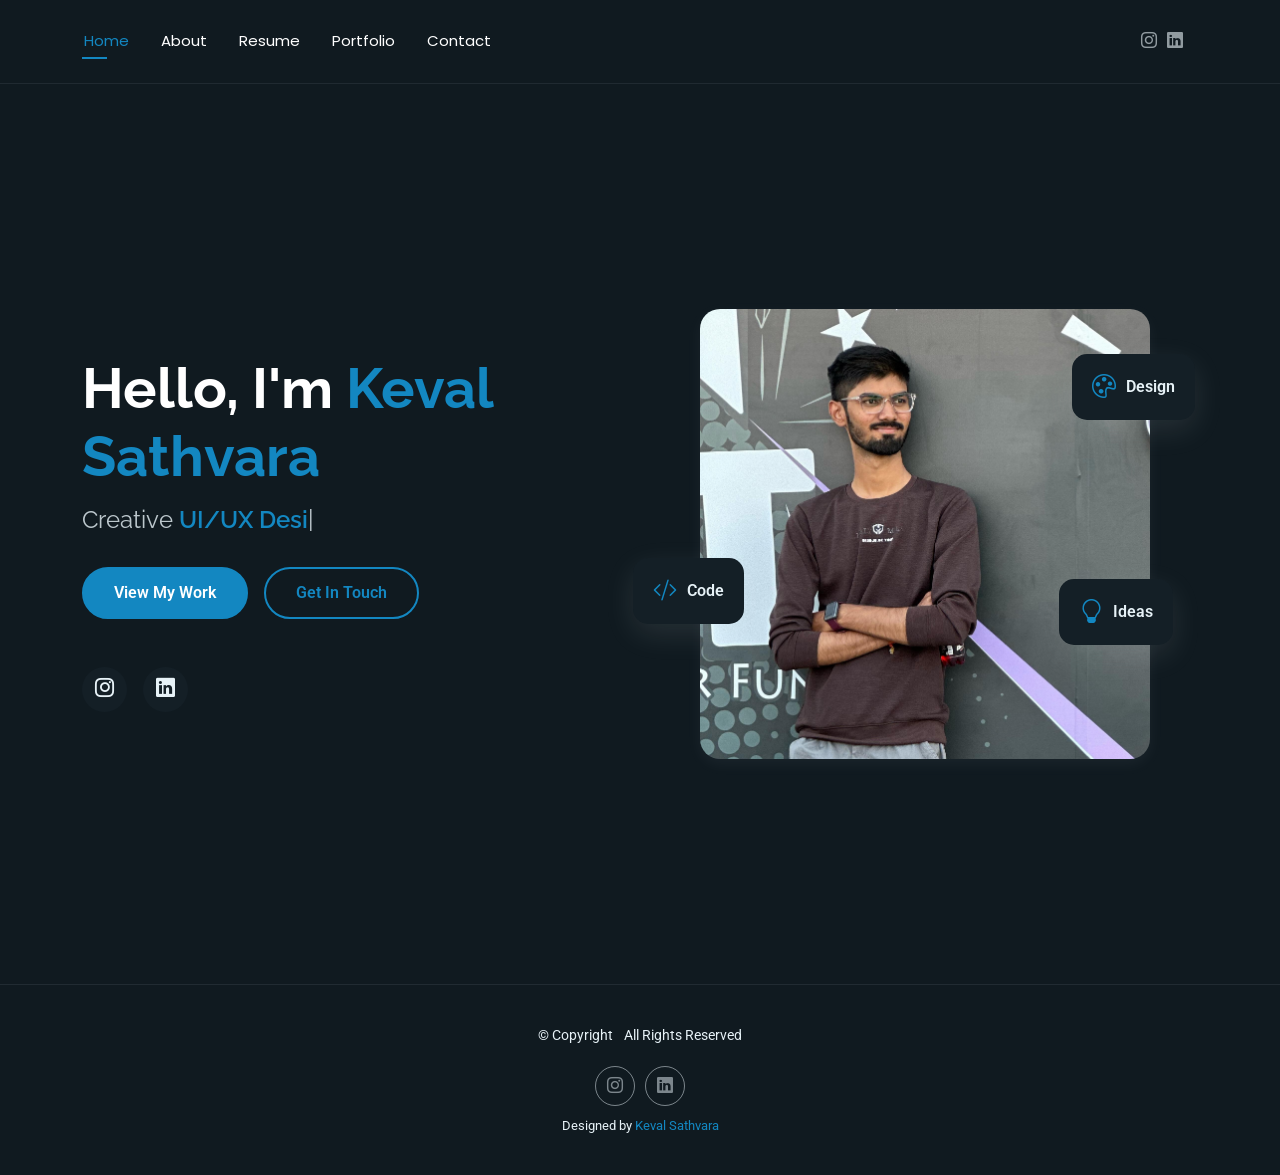
==== commit b1c0f63e: "all" ====
--- a/index.html
+++ b/index.html
@@ -82,10 +82,9 @@
                 <a href="contact.html" class="btn btn-outline">Get In Touch</a>
               </div>
               <div class="social-links" data-aos="fade-up" data-aos-delay="600">
-                <a href="#"><i class="bi bi-twitter"></i></a>
-                <a href="#"><i class="bi bi-linkedin"></i></a>
-                <a href="#"><i class="bi bi-github"></i></a>
-                <a href="#"><i class="bi bi-dribbble"></i></a>
+                <a href="https://www.instagram.com/mr_keval_56/?next=%2F" class="instagram"><i class="bi bi-instagram"></i></a>
+        <a href="https://www.linkedin.com/in/keval-sathvara/" class="linkedin"><i class="bi bi-linkedin"></i></a>
+                
               </div>
             </div>
           </div>
@@ -133,7 +132,7 @@
         <!-- You can delete the links only if you've purchased the pro version. -->
         <!-- Licensing information: https://bootstrapmade.com/license/ -->
         <!-- Purchase the pro version with working PHP/AJAX contact form: [buy-url] -->
-        Designed by <a href="https://bootstrapmade.com/">Keval Sathvara</a>
+        Designed by <a href="https://portfolio-sk56.vercel.app/">Keval Sathvara</a>
       </div>
     </div>
 
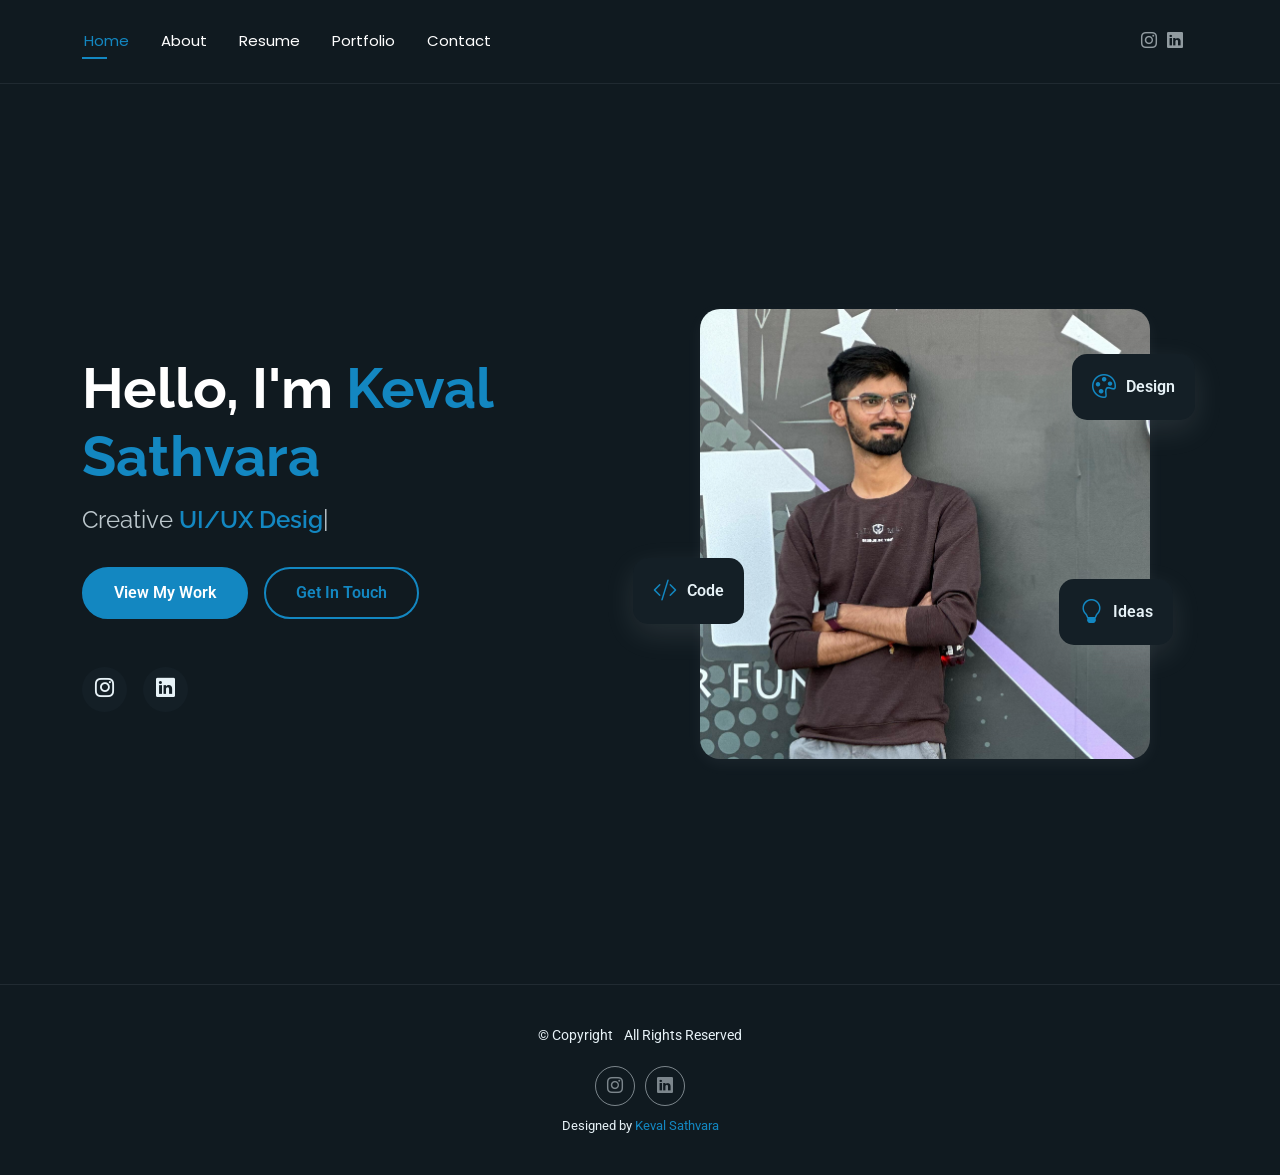
==== commit 95b5868c: "all" ====
--- a/index.html
+++ b/index.html
@@ -37,7 +37,7 @@
 </head>
 
 <body class="index-page">
-
+   
   <header id="header" class="header d-flex align-items-center light-background sticky-top">
     <div class="container position-relative d-flex align-items-center justify-content-between">
 
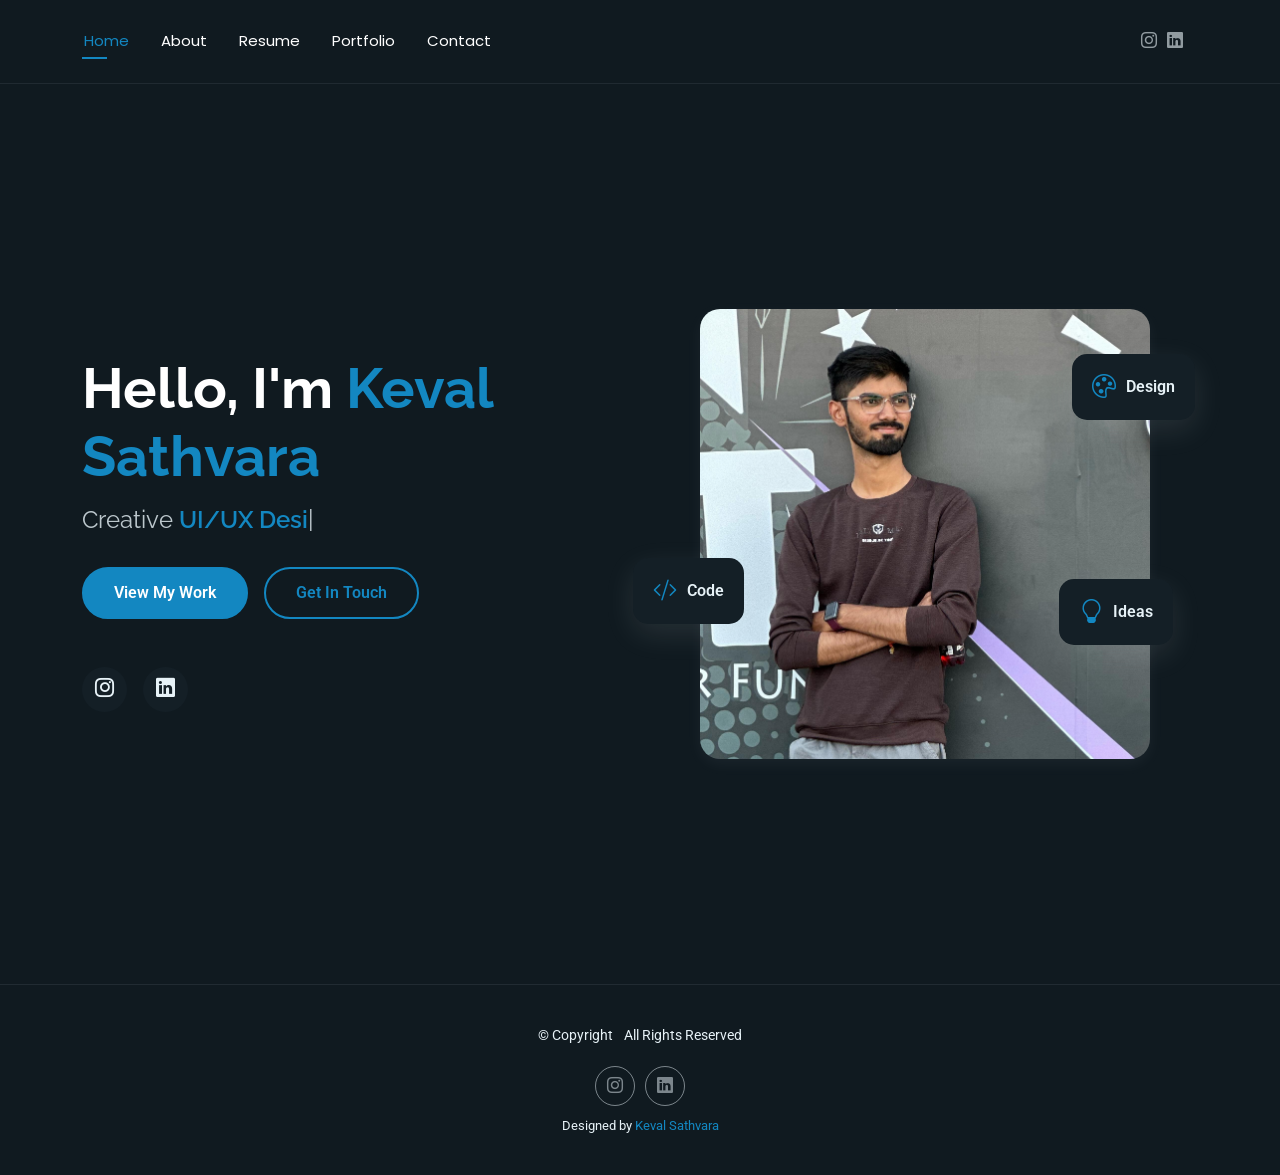
==== commit bc065dd6: "all" ====
--- a/index.html
+++ b/index.html
@@ -9,7 +9,7 @@
   <meta name="keywords" content="">
 
   <!-- Favicons -->
-  <link href="assets/img/favicon.png" rel="icon">
+  <link href="assets/img/Gemini_Generated_Image_77uot677uot677uo.png" rel="icon">
   <link href="assets/img/apple-touch-icon.png" rel="apple-touch-icon">
 
   <!-- Fonts -->
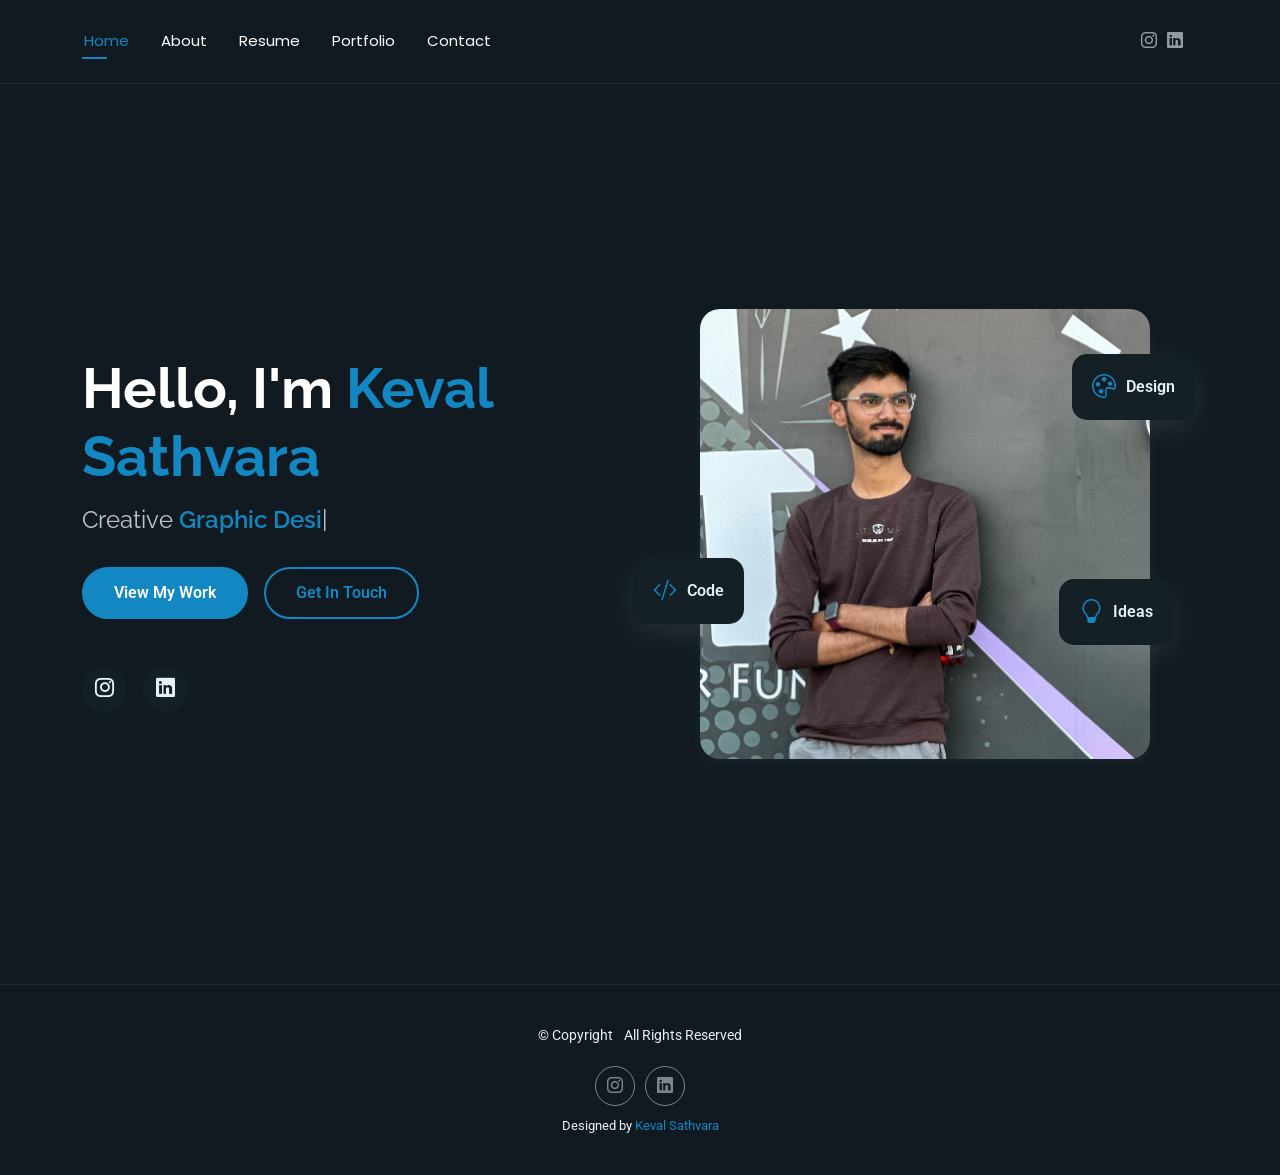
==== commit 88e0b4d9: "Update index.html" ====
--- a/index.html
+++ b/index.html
@@ -76,7 +76,7 @@
           <div class="col-lg-6 order-2 order-lg-1">
             <div class="hero-content">
               <h1 data-aos="fade-up" data-aos-delay="200">Hello, I'm <span class="highlight">Keval Sathvara</span></h1>
-              <h2 data-aos="fade-up" data-aos-delay="300">Creative <span class="typed" data-typed-items="UI/UX Designer, Web Developer"></span></h2>
+              <h2 data-aos="fade-up" data-aos-delay="300">Creative <span class="typed" data-typed-items=" Graphic Designer, UI/UX Designer, Web Developer"></span></h2>
               <div class="hero-actions" data-aos="fade-up" data-aos-delay="500">
                 <a href="portfolio.html" class="btn btn-primary">View My Work</a>
                 <a href="contact.html" class="btn btn-outline">Get In Touch</a>
@@ -161,4 +161,4 @@
 
 </body>
 
-</html>+</html>
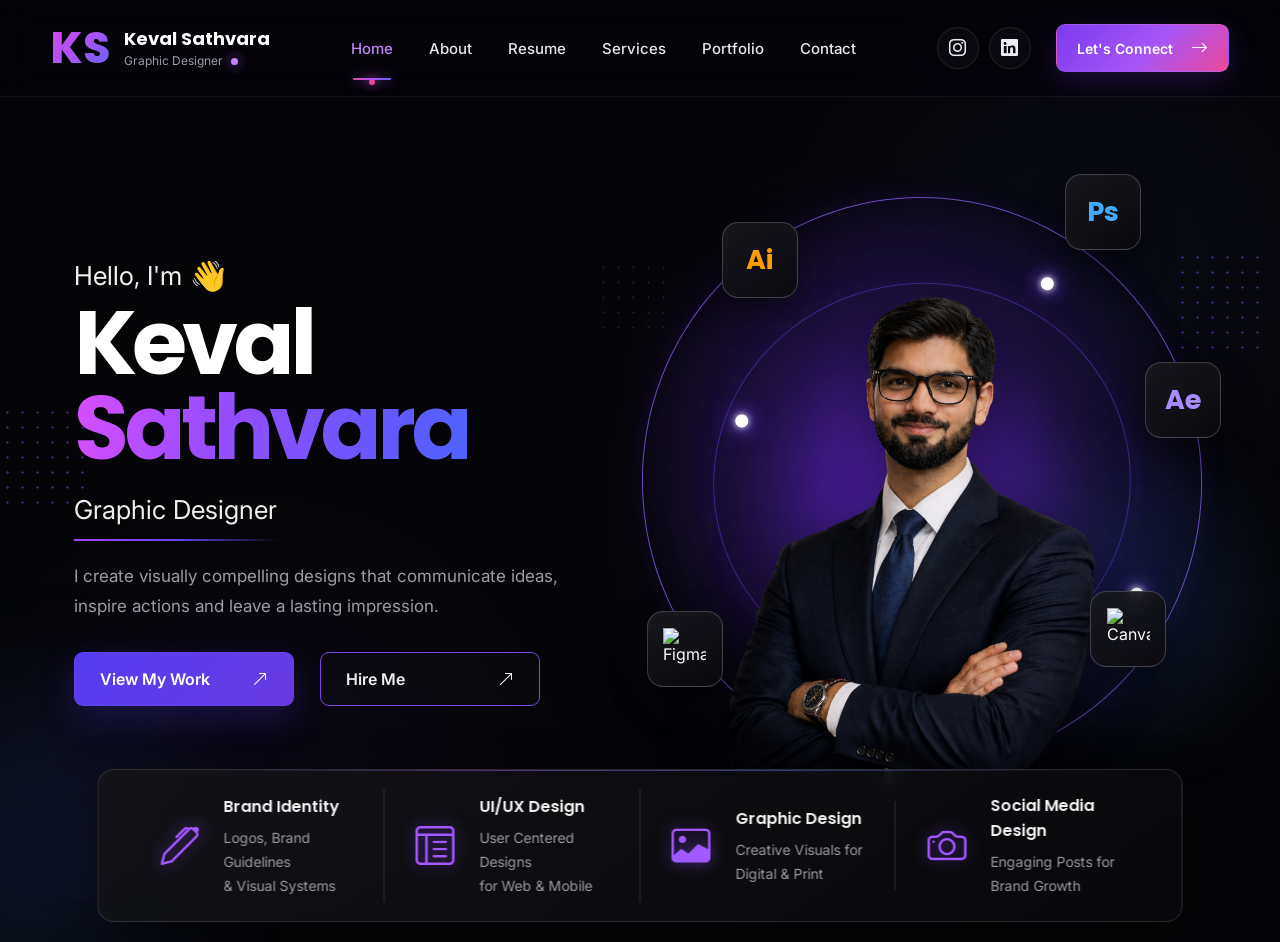
==== commit 1d6b3e22: "first commit" ====
--- a/index.html
+++ b/index.html
@@ -2,163 +2,3238 @@
 <html lang="en">
 
 <head>
-  <meta charset="utf-8">
-  <meta content="width=device-width, initial-scale=1.0" name="viewport">
-  <title>Index</title>
-  <meta name="description" content="">
-  <meta name="keywords" content="">
-
-  <!-- Favicons -->
-  <link href="assets/img/Gemini_Generated_Image_77uot677uot677uo.png" rel="icon">
-  <link href="assets/img/apple-touch-icon.png" rel="apple-touch-icon">
-
-  <!-- Fonts -->
-  <link href="https://fonts.googleapis.com" rel="preconnect">
-  <link href="https://fonts.gstatic.com" rel="preconnect" crossorigin>
-  <link href="https://fonts.googleapis.com/css2?family=Roboto:ital,wght@0,100;0,300;0,400;0,500;0,700;0,900;1,100;1,300;1,400;1,500;1,700;1,900&family=Poppins:ital,wght@0,100;0,200;0,300;0,400;0,500;0,600;0,700;0,800;0,900;1,100;1,200;1,300;1,400;1,500;1,600;1,700;1,800;1,900&family=Raleway:ital,wght@0,100;0,200;0,300;0,400;0,500;0,600;0,700;0,800;0,900;1,100;1,200;1,300;1,400;1,500;1,600;1,700;1,800;1,900&display=swap" rel="stylesheet">
-
-  <!-- Vendor CSS Files -->
-  <link href="assets/vendor/bootstrap/css/bootstrap.min.css" rel="stylesheet">
-  <link href="assets/vendor/bootstrap-icons/bootstrap-icons.css" rel="stylesheet">
-  <link href="assets/vendor/aos/aos.css" rel="stylesheet">
-  <link href="assets/vendor/swiper/swiper-bundle.min.css" rel="stylesheet">
-  <link href="assets/vendor/glightbox/css/glightbox.min.css" rel="stylesheet">
-
-  <!-- Main CSS File -->
-  <link href="assets/css/main.css" rel="stylesheet">
-
-  <!-- =======================================================
-  * Template Name: FolioOne
-  * Template URL: https://bootstrapmade.com/folioone-bootstrap-portfolio-website-template/
-  * Updated: Aug 23 2025 with Bootstrap v5.3.7
-  * Author: BootstrapMade.com
-  * License: https://bootstrapmade.com/license/
-  ======================================================== -->
+
+  <meta charset="UTF-8">
+  <meta name="viewport" content="width=device-width, initial-scale=1.0">
+
+  <title>Keval Sathvara | Graphic Designer</title>
+
+  <meta
+    name="description"
+    content="Keval Sathvara - Graphic Designer specializing in branding, UI/UX, graphic design and social media design."
+  >
+
+  <meta
+    name="keywords"
+    content="Keval Sathvara, Graphic Designer, UI UX Designer, Graphic Design, Branding, Figma, Canva, Photoshop, Illustrator"
+  >
+
+  <!-- Favicon -->
+  <link
+    href="assets/img/Gemini_Generated_Image_77uot677uot677uo.png"
+    rel="icon"
+  >
+
+  <link
+    href="assets/img/apple-touch-icon.png"
+    rel="apple-touch-icon"
+  >
+
+  <!-- Google Fonts -->
+  <link rel="preconnect" href="https://fonts.googleapis.com">
+  <link rel="preconnect" href="https://fonts.gstatic.com" crossorigin>
+
+  <link
+    href="https://fonts.googleapis.com/css2?family=Inter:wght@300;400;500;600;700;800;900&family=Poppins:wght@400;500;600;700;800;900&display=swap"
+    rel="stylesheet"
+  >
+
+  <!-- Bootstrap Icons -->
+  <link
+    href="assets/vendor/bootstrap-icons/bootstrap-icons.css"
+    rel="stylesheet"
+  >
+
+
+<style>
+
+/* =========================================================
+   GLOBAL RESET
+========================================================= */
+
+* {
+  margin: 0;
+  padding: 0;
+  box-sizing: border-box;
+}
+
+html {
+  width: 100%;
+  scroll-behavior: smooth;
+}
+
+body {
+  width: 100%;
+  min-height: 100vh;
+
+  font-family: "Inter", sans-serif;
+
+  background: #050507;
+
+  color: #ffffff;
+
+  overflow-x: hidden;
+}
+
+a {
+  text-decoration: none;
+}
+
+img {
+  max-width: 100%;
+  display: block;
+}
+
+button,
+a {
+  -webkit-tap-highlight-color: transparent;
+}
+
+::selection {
+  background: #7347ff;
+  color: #ffffff;
+}
+
+
+/* =========================================================
+   NAVBAR CONTAINER
+========================================================= */
+
+#navbar-container {
+  width: 100%;
+  position: relative;
+  z-index: 1000;
+}
+
+
+/* =========================================================
+   BACKGROUND
+========================================================= */
+
+.page-background {
+  position: fixed;
+
+  inset: 0;
+
+  width: 100%;
+  height: 100%;
+
+  z-index: -10;
+
+  pointer-events: none;
+
+  background:
+
+    radial-gradient(
+      circle at 68% 45%,
+      rgba(91, 37, 192, 0.22),
+      transparent 25%
+    ),
+
+    radial-gradient(
+      circle at 85% 30%,
+      rgba(53, 78, 190, 0.08),
+      transparent 25%
+    ),
+
+    radial-gradient(
+      circle at 20% 90%,
+      rgba(80, 30, 190, 0.07),
+      transparent 25%
+    ),
+
+    #050507;
+}
+
+.page-background::before {
+
+  content: "";
+
+  position: absolute;
+
+  width: min(650px, 70vw);
+  height: min(650px, 70vw);
+
+  top: 180px;
+  right: 5%;
+
+  border-radius: 50%;
+
+  background:
+
+    radial-gradient(
+      circle,
+      rgba(115, 47, 255, 0.18),
+      rgba(50, 35, 110, 0.08) 45%,
+      transparent 72%
+    );
+
+  filter: blur(20px);
+}
+
+.page-background::after {
+
+  content: "";
+
+  position: absolute;
+
+  width: 500px;
+  height: 500px;
+
+  max-width: 80vw;
+  max-height: 80vw;
+
+  left: -220px;
+  bottom: -200px;
+
+  border-radius: 50%;
+
+  background:
+
+    radial-gradient(
+      circle,
+      rgba(61, 125, 255, 0.12),
+      transparent 70%
+    );
+
+  filter: blur(30px);
+}
+
+
+/* =========================================================
+   DOT PATTERNS
+========================================================= */
+
+.dots {
+
+  position: absolute;
+
+  width: 90px;
+  height: 100px;
+
+  opacity: 0.55;
+
+  background-image:
+
+    radial-gradient(
+      rgba(132, 78, 255, 0.75) 1.4px,
+      transparent 1.4px
+    );
+
+  background-size: 15px 15px;
+
+  pointer-events: none;
+}
+
+.dots-left {
+
+  left: 0;
+  top: 405px;
+}
+
+.dots-right {
+
+  right: 15px;
+  top: 250px;
+}
+
+.dots-center {
+
+  width: 70px;
+  height: 70px;
+
+  right: 48%;
+  top: 260px;
+
+  opacity: 0.25;
+}
+
+
+/* =========================================================
+   HERO
+========================================================= */
+
+.hero {
+
+  position: relative;
+
+  min-height:
+    calc(100vh - 100px);
+
+  display: flex;
+
+  align-items: center;
+
+  padding:
+    35px 0 110px;
+}
+
+.hero-container {
+
+  width:
+    min(1250px, 90%);
+
+  margin: auto;
+
+  display: grid;
+
+  grid-template-columns:
+    0.95fr 1.05fr;
+
+  align-items: center;
+
+  gap: 30px;
+}
+
+
+/* =========================================================
+   HERO CONTENT
+========================================================= */
+
+.hero-content {
+
+  position: relative;
+
+  z-index: 5;
+
+  padding-left: 10px;
+}
+
+.hello {
+
+  display: flex;
+
+  align-items: center;
+
+  gap: 8px;
+
+  color: #f0f0f2;
+
+  font-size: 26px;
+
+  font-weight: 400;
+
+  margin-bottom: 7px;
+}
+
+.wave {
+
+  font-size: 29px;
+}
+
+
+/* =========================================================
+   NAME
+========================================================= */
+
+.hero-name {
+
+  font-family:
+    "Poppins",
+    sans-serif;
+
+  font-size:
+    clamp(75px, 7vw, 112px);
+
+  line-height: 0.95;
+
+  letter-spacing: -5px;
+
+  font-weight: 700;
+
+  color: #ffffff;
+
+  margin: 0;
+}
+
+.hero-name.gradient {
+
+  background:
+
+    linear-gradient(
+      100deg,
+      #d84eff 0%,
+      #974dff 28%,
+      #6458ff 60%,
+      #2778ff 100%
+    );
+
+  -webkit-background-clip: text;
+
+  -webkit-text-fill-color: transparent;
+}
+
+
+/* =========================================================
+   DESIGNATION
+========================================================= */
+
+.designation {
+
+  position: relative;
+
+  display: inline-block;
+
+  margin-top: 23px;
+
+  padding-bottom: 16px;
+
+  color: #ededed;
+
+  font-size: 26px;
+
+  font-weight: 400;
+}
+
+.designation::after {
+
+  content: "";
+
+  position: absolute;
+
+  left: 0;
+  bottom: 0;
+
+  width: 207px;
+  height: 2px;
+
+  background:
+
+    linear-gradient(
+      90deg,
+      #a244ff,
+      #6546e9,
+      transparent
+    );
+}
+
+
+/* =========================================================
+   DESCRIPTION
+========================================================= */
+
+.hero-description {
+
+  max-width: 500px;
+
+  margin-top: 20px;
+
+  color: #9c9ca4;
+
+  font-size: 17px;
+
+  line-height: 1.8;
+
+  font-weight: 400;
+}
+
+
+/* =========================================================
+   HERO BUTTONS
+========================================================= */
+
+.hero-buttons {
+
+  display: flex;
+
+  align-items: center;
+
+  gap: 26px;
+
+  margin-top: 30px;
+}
+
+.primary-button,
+.secondary-button {
+
+  min-width: 220px;
+
+  display: inline-flex;
+
+  align-items: center;
+
+  justify-content: space-between;
+
+  gap: 20px;
+
+  padding: 16px 25px;
+
+  border-radius: 9px;
+
+  font-size: 16px;
+
+  font-weight: 600;
+
+  transition: 0.3s ease;
+}
+
+.primary-button {
+
+  color: #ffffff;
+
+  background:
+
+    linear-gradient(
+      135deg,
+      #553cf1,
+      #683be0
+    );
+
+  box-shadow:
+
+    0 12px 35px
+    rgba(81, 54, 222, 0.25);
+
+  border:
+    1px solid
+    rgba(143, 112, 255, 0.15);
+}
+
+.secondary-button {
+
+  color: #eeeeee;
+
+  background:
+    rgba(255,255,255,0.015);
+
+  border:
+    1px solid
+    #7648df;
+}
+
+.primary-button:hover,
+.secondary-button:hover {
+
+  color: #ffffff;
+
+  transform:
+    translateY(-3px);
+}
+
+.primary-button:hover {
+
+  box-shadow:
+
+    0 15px 40px
+    rgba(95,56,235,0.4);
+}
+
+.secondary-button:hover {
+
+  background:
+    rgba(109,58,231,0.08);
+
+  box-shadow:
+
+    0 0 30px
+    rgba(104,57,225,0.18);
+}
+
+
+/* =========================================================
+   HERO VISUAL
+========================================================= */
+
+.hero-visual {
+
+  position: relative;
+
+  min-height: 700px;
+
+  display: flex;
+
+  align-items: center;
+
+  justify-content: center;
+}
+
+
+/* =========================================================
+   PROFILE GLOW
+========================================================= */
+
+.profile-glow {
+
+  position: absolute;
+
+  width: 600px;
+  height: 600px;
+
+  max-width: 80vw;
+  max-height: 80vw;
+
+  border-radius: 50%;
+
+  background:
+
+    radial-gradient(
+      circle,
+      rgba(126,52,255,0.42) 0%,
+      rgba(88,43,193,0.20) 35%,
+      transparent 70%
+    );
+
+  filter: blur(8px);
+}
+
+.profile-glow::after {
+
+  content: "";
+
+  position: absolute;
+
+  width: 350px;
+  height: 350px;
+
+  right: -80px;
+  bottom: 10px;
+
+  border-radius: 50%;
+
+  background:
+
+    radial-gradient(
+      circle,
+      rgba(61,125,255,0.18),
+      transparent 70%
+    );
+
+  filter: blur(30px);
+}
+
+
+/* =========================================================
+   ORBIT
+========================================================= */
+
+.orbit {
+
+  position: absolute;
+
+  width: 720px;
+  height: 570px;
+
+  max-width: 95%;
+  max-height: 85%;
+
+  border:
+    1px solid
+    rgba(147,101,255,0.7);
+
+  border-radius: 50%;
+
+  transform:
+    rotate(-7deg);
+
+  box-shadow:
+    0 0 30px
+    rgba(111,61,255,0.06);
+}
+
+.orbit::before {
+
+  content: "";
+
+  position: absolute;
+
+  inset:
+    85px 70px;
+
+  border:
+    1px solid
+    rgba(96,63,232,0.5);
+
+  border-radius: 50%;
+
+  box-shadow:
+    0 0 30px
+    rgba(95,52,225,0.08);
+}
+
+
+/* =========================================================
+   ORBIT LIGHTS
+========================================================= */
+
+.orbit-light {
+
+  position: absolute;
+
+  width: 13px;
+  height: 13px;
+
+  border-radius: 50%;
+
+  background: #ffffff;
+
+  box-shadow:
+
+    0 0 7px #ffffff,
+    0 0 17px #744aff,
+    0 0 28px #744aff;
+}
+
+.light-one {
+
+  top: 96px;
+  right: 124px;
+}
+
+.light-two {
+
+  left: 101px;
+  top: 195px;
+}
+
+.light-three {
+
+  right: 73px;
+  bottom: 140px;
+}
+
+.light-four {
+
+  left: 150px;
+  bottom: 91px;
+}
+
+
+/* =========================================================
+   PROFILE IMAGE
+========================================================= */
+
+.profile-image {
+
+  position: relative;
+
+  z-index: 4;
+
+  width: 500px;
+  height: 680px;
+
+  max-width: 75%;
+  max-height: 90%;
+
+  display: flex;
+
+  align-items: flex-end;
+
+  justify-content: center;
+}
+
+.profile-image::after {
+
+  content: "";
+
+  position: absolute;
+
+  width: 400px;
+  height: 500px;
+
+  max-width: 100%;
+  max-height: 100%;
+
+  bottom: 20px;
+
+  border-radius: 50%;
+
+  background:
+
+    radial-gradient(
+      ellipse,
+      rgba(108,43,244,0.4),
+      transparent 65%
+    );
+
+  filter: blur(20px);
+
+  z-index: -1;
+}
+
+.profile-image img {
+
+  position: relative;
+
+  width: 100%;
+  height: 100%;
+
+  object-fit: contain;
+
+  object-position: center bottom;
+
+  filter:
+    drop-shadow(
+      0 20px 30px
+      rgba(0,0,0,0.5)
+    );
+
+  z-index: 5;
+}
+
+
+/* =========================================================
+   TOOL CARDS
+========================================================= */
+
+.tool-card {
+
+  position: absolute;
+
+  z-index: 10;
+
+  width: 76px;
+  height: 76px;
+
+  display: flex;
+
+  align-items: center;
+  justify-content: center;
+
+  border-radius: 16px;
+
+  background:
+
+    linear-gradient(
+      145deg,
+      rgba(25,25,31,0.90),
+      rgba(9,9,12,0.90)
+    );
+
+  border:
+    1px solid
+    rgba(255,255,255,0.20);
+
+  box-shadow:
+
+    0 15px 35px
+    rgba(0,0,0,0.45),
+
+    inset 0 0 15px
+    rgba(255,255,255,0.02);
+
+  backdrop-filter:
+    blur(10px);
+
+  transition:
+    0.35s ease;
+}
+
+.tool-card:hover {
+
+  transform:
+    translateY(-6px)
+    scale(1.05);
+
+  border-color:
+    #8b50ff;
+
+  box-shadow:
+
+    0 15px 40px
+    rgba(108,56,255,0.3);
+}
+
+
+/* Text tool icons */
+
+.tool-card span {
+
+  font-family:
+    "Poppins",
+    sans-serif;
+
+  font-size: 27px;
+
+  font-weight: 700;
+}
+
+
+/* Image tool icons */
+
+.tool-card img {
+
+  width: 43px;
+  height: 43px;
+
+  object-fit: contain;
+}
+
+
+/* =========================================================
+   TOOL CARD POSITIONS
+========================================================= */
+
+/* Illustrator */
+
+.illustrator {
+
+  top: 90px;
+  left: 95px;
+}
+
+.illustrator span {
+
+  color: #ff9d00;
+}
+
+
+/* Photoshop */
+
+.photoshop {
+
+  top: 42px;
+  right: 75px;
+}
+
+.photoshop span {
+
+  color: #42a9ff;
+}
+
+
+/* After Effects */
+
+.after-effects {
+
+  top: 230px;
+  right: -5px;
+}
+
+.after-effects span {
+
+  color: #a78bff;
+}
+
+
+/* CANVA — NEW */
+
+.canva {
+
+  right: 50px;
+  bottom: 165px;
+}
+
+
+/* FIGMA — NEW */
+
+.figma {
+
+  left: 20px;
+  bottom: 145px;
+}
+
+
+/* =========================================================
+   SERVICE BAR
+========================================================= */
+
+.service-bar {
+
+  position: absolute;
+
+  left: 50%;
+  bottom: 20px;
+
+  transform:
+    translateX(-50%);
+
+  width:
+    min(1085px,88%);
+
+  min-height: 140px;
+
+  display: grid;
+
+  grid-template-columns:
+    repeat(4,1fr);
+
+  align-items: center;
+
+  padding:
+    18px 30px;
+
+  border-radius: 16px;
+
+  background:
+
+    linear-gradient(
+      145deg,
+      rgba(20,20,24,0.9),
+      rgba(9,9,12,0.85)
+    );
+
+  border:
+    1px solid
+    rgba(255,255,255,0.13);
+
+  box-shadow:
+
+    0 15px 50px
+    rgba(0,0,0,0.35);
+
+  backdrop-filter:
+    blur(15px);
+
+  z-index: 20;
+}
+
+.service-bar::before {
+
+  content: "";
+
+  position: absolute;
+
+  top: 0;
+
+  left: 10%;
+  right: 10%;
+
+  height: 1px;
+
+  background:
+
+    linear-gradient(
+      90deg,
+      transparent,
+      rgba(168,85,247,0.45),
+      rgba(85,124,255,0.45),
+      transparent
+    );
+}
+
+.service-item {
+
+  min-height: 80px;
+
+  display: flex;
+
+  align-items: center;
+
+  gap: 18px;
+
+  padding:
+    5px 25px;
+
+  border-right:
+    1px solid
+    rgba(255,255,255,0.12);
+}
+
+.service-item:last-child {
+
+  border-right: none;
+}
+
+.service-icon {
+
+  flex-shrink: 0;
+
+  width: 52px;
+  height: 52px;
+
+  display: flex;
+
+  align-items: center;
+  justify-content: center;
+
+  color: #a259ff;
+
+  font-size: 39px;
+
+  text-shadow:
+    0 0 15px
+    rgba(145,76,255,0.5);
+
+  transition:
+    0.3s ease;
+}
+
+.service-item:hover .service-icon {
+
+  color: #b875ff;
+
+  transform:
+    translateY(-3px);
+
+  text-shadow:
+    0 0 22px
+    rgba(145,76,255,0.75);
+}
+
+.service-content h3 {
+
+  margin:
+    0 0 7px;
+
+  color: #f1f1f1;
+
+  font-family:
+    "Poppins",
+    sans-serif;
+
+  font-size: 16px;
+
+  font-weight: 600;
+}
+
+.service-content p {
+
+  margin: 0;
+
+  color: #9999a0;
+
+  font-size: 14px;
+
+  line-height: 1.7;
+}
+
+
+/* =========================================================
+   TABLET — 1200px
+========================================================= */
+
+@media (max-width: 1200px) {
+
+  .hero-container {
+
+    width: 94%;
+
+    gap: 15px;
+  }
+
+  .hero-name {
+
+    font-size:
+      clamp(65px, 7vw, 90px);
+  }
+
+  .hero-description {
+
+    max-width: 460px;
+  }
+
+  .hero-visual {
+
+    min-height: 620px;
+  }
+
+  .orbit {
+
+    width: 620px;
+    height: 500px;
+  }
+
+  .profile-image {
+
+    width: 440px;
+    height: 610px;
+  }
+
+  .tool-card {
+
+    transform:
+      scale(.88);
+  }
+
+  .service-bar {
+
+    width: 92%;
+  }
+}
+
+
+/* =========================================================
+   TABLET — 1024px
+========================================================= */
+
+@media (max-width: 1024px) {
+
+  .hero {
+
+    min-height: auto;
+
+    padding:
+      70px 0 40px;
+  }
+
+  .hero-container {
+
+    width: 92%;
+
+    grid-template-columns:
+      1fr 1fr;
+  }
+
+  .hero-content {
+
+    padding-left: 0;
+  }
+
+  .hello {
+
+    font-size: 22px;
+  }
+
+  .hero-name {
+
+    font-size:
+      clamp(60px, 7vw, 78px);
+
+    letter-spacing:
+      -3px;
+  }
+
+  .designation {
+
+    font-size: 22px;
+  }
+
+  .hero-description {
+
+    font-size: 15px;
+
+    max-width: 430px;
+  }
+
+  .hero-buttons {
+
+    gap: 14px;
+  }
+
+  .primary-button,
+  .secondary-button {
+
+    min-width: 180px;
+
+    padding:
+      14px 18px;
+  }
+
+  .hero-visual {
+
+    min-height: 570px;
+  }
+
+  .orbit {
+
+    width: 550px;
+    height: 450px;
+  }
+
+  .profile-image {
+
+    width: 400px;
+    height: 560px;
+  }
+
+  .tool-card {
+
+    width: 68px;
+    height: 68px;
+  }
+
+  .tool-card span {
+
+    font-size: 23px;
+  }
+
+  .tool-card img {
+
+    width: 39px;
+    height: 39px;
+  }
+}
+
+
+/* =========================================================
+   MOBILE — 850px
+========================================================= */
+
+@media (max-width: 850px) {
+
+  body {
+
+    width: 100%;
+
+    overflow-x: hidden;
+  }
+
+
+  /* HERO */
+
+  .hero {
+
+    width: 100%;
+
+    min-height: auto;
+
+    padding:
+      55px 0 35px;
+
+    display: block;
+  }
+
+  .hero-container {
+
+    width:
+      min(100% - 36px, 600px);
+
+    margin:
+      0 auto;
+
+    display:
+      flex;
+
+    flex-direction:
+      column;
+
+    gap: 0;
+  }
+
+
+  /* CONTENT */
+
+  .hero-content {
+
+    width: 100%;
+
+    padding: 0;
+
+    text-align: center;
+
+    order: 1;
+  }
+
+  .hello {
+
+    justify-content:
+      center;
+
+    font-size:
+      21px;
+
+    margin-bottom:
+      10px;
+  }
+
+  .wave {
+
+    font-size:
+      24px;
+  }
+
+  .hero-name {
+
+    width: 100%;
+
+    font-size:
+      clamp(55px, 14vw, 78px);
+
+    line-height:
+      .94;
+
+    letter-spacing:
+      -3px;
+  }
+
+  .designation {
+
+    margin-top:
+      18px;
+
+    padding-bottom:
+      14px;
+
+    font-size:
+      clamp(20px, 5vw, 24px);
+  }
+
+  .designation::after {
+
+    width:
+      180px;
+
+    left:
+      50%;
+
+    transform:
+      translateX(-50%);
+  }
+
+  .hero-description {
+
+    width:
+      100%;
+
+    max-width:
+      500px;
+
+    margin:
+      20px auto 0;
+
+    font-size:
+      15px;
+
+    line-height:
+      1.75;
+  }
+
+
+  /* BUTTONS */
+
+  .hero-buttons {
+
+    width: 100%;
+
+    display:
+      flex;
+
+    flex-direction:
+      column;
+
+    align-items:
+      center;
+
+    gap:
+      12px;
+
+    margin-top:
+      25px;
+  }
+
+  .primary-button,
+  .secondary-button {
+
+    width:
+      min(100%, 310px);
+
+    min-width:
+      0;
+
+    height:
+      52px;
+
+    padding:
+      14px 18px;
+
+    font-size:
+      14px;
+  }
+
+
+  /* VISUAL */
+
+  .hero-visual {
+
+    width: 100%;
+
+    min-height:
+      480px;
+
+    margin-top:
+      10px;
+
+    order:
+      2;
+
+    transform:
+      none;
+
+    position:
+      relative;
+
+    overflow:
+      visible;
+  }
+
+  .profile-glow {
+
+    width:
+      min(95vw, 480px);
+
+    height:
+      min(95vw, 480px);
+  }
+
+  .orbit {
+
+    width:
+      min(90vw, 500px);
+
+    height:
+      min(72vw, 400px);
+
+    transform:
+      rotate(-7deg);
+  }
+
+  .orbit::before {
+
+    inset:
+      55px 45px;
+  }
+
+  .orbit-light {
+
+    width: 9px;
+    height: 9px;
+  }
+
+  .light-one {
+
+    top: 65px;
+    right: 75px;
+  }
+
+  .light-two {
+
+    left: 65px;
+    top: 135px;
+  }
+
+  .light-three {
+
+    right: 45px;
+    bottom: 95px;
+  }
+
+  .light-four {
+
+    left: 95px;
+    bottom: 65px;
+  }
+
+
+  /* PROFILE */
+
+  .profile-image {
+
+    width:
+      min(78vw, 390px);
+
+    height:
+      min(110vw, 500px);
+  }
+
+  .profile-image::after {
+
+    width: 80%;
+    height: 80%;
+  }
+
+
+  /* TOOL CARDS */
+
+  .tool-card {
+
+    width: 58px;
+    height: 58px;
+
+    border-radius: 13px;
+
+    transform: none;
+  }
+
+  .tool-card span {
+
+    font-size: 20px;
+  }
+
+  .tool-card img {
+
+    width: 34px;
+    height: 34px;
+  }
+
+  .illustrator {
+
+    top: 60px;
+
+    left:
+      max(5px, 7vw);
+  }
+
+  .photoshop {
+
+    top: 25px;
+
+    right:
+      max(5px, 7vw);
+  }
+
+  .after-effects {
+
+    top: 175px;
+
+    right:
+      max(0px, 1vw);
+  }
+
+  .canva {
+
+    right:
+      max(10px, 6vw);
+
+    bottom:
+      105px;
+  }
+
+  .figma {
+
+    left:
+      max(5px, 2vw);
+
+    bottom:
+      90px;
+  }
+
+
+  /* SERVICE BAR */
+
+  .service-bar {
+
+    position:
+      relative;
+
+    left:
+      auto;
+
+    bottom:
+      auto;
+
+    transform:
+      none;
+
+    width:
+      min(100% - 36px, 600px);
+
+    min-height:
+      auto;
+
+    margin:
+      10px auto 0;
+
+    display:
+      grid;
+
+    grid-template-columns:
+      1fr 1fr;
+
+    gap: 0;
+
+    padding:
+      10px;
+
+    border-radius:
+      16px;
+  }
+
+  .service-item {
+
+    min-height:
+      100px;
+
+    width:
+      100%;
+
+    padding:
+      15px;
+
+    gap:
+      12px;
+
+    border-right:
+      none;
+
+    border-bottom:
+      1px solid
+      rgba(255,255,255,.08);
+  }
+
+  .service-item:nth-child(odd) {
+
+    border-right:
+      1px solid
+      rgba(255,255,255,.08);
+  }
+
+  .service-item:nth-child(3),
+  .service-item:nth-child(4) {
+
+    border-bottom:
+      none;
+  }
+
+  .service-icon {
+
+    width: 42px;
+    height: 42px;
+
+    font-size: 28px;
+  }
+
+  .service-content h3 {
+
+    font-size: 13px;
+
+    margin-bottom: 5px;
+  }
+
+  .service-content p {
+
+    font-size: 11px;
+
+    line-height: 1.45;
+  }
+
+  .dots-center,
+  .dots-left,
+  .dots-right {
+
+    display: none;
+  }
+}
+
+
+/* =========================================================
+   MOBILE — 600px
+========================================================= */
+
+@media (max-width: 600px) {
+
+  .hero {
+
+    padding:
+      45px 0 30px;
+  }
+
+  .hero-container {
+
+    width:
+      calc(100% - 30px);
+  }
+
+
+  /* TEXT */
+
+  .hello {
+
+    font-size:
+      19px;
+  }
+
+  .wave {
+
+    font-size:
+      22px;
+  }
+
+  .hero-name {
+
+    font-size:
+      clamp(50px, 16vw, 65px);
+
+    letter-spacing:
+      -2.5px;
+  }
+
+  .designation {
+
+    font-size:
+      20px;
+
+    margin-top:
+      16px;
+  }
+
+  .designation::after {
+
+    width:
+      160px;
+  }
+
+  .hero-description {
+
+    font-size:
+      14px;
+
+    line-height:
+      1.7;
+
+    margin-top:
+      17px;
+  }
+
+
+  /* BUTTONS */
+
+  .hero-buttons {
+
+    margin-top:
+      22px;
+  }
+
+  .primary-button,
+  .secondary-button {
+
+    width: 100%;
+
+    max-width:
+      300px;
+
+    height:
+      50px;
+
+    padding:
+      13px 17px;
+
+    border-radius:
+      8px;
+  }
+
+
+  /* VISUAL */
+
+  .hero-visual {
+
+    min-height:
+      420px;
+
+    margin-top:
+      -5px;
+  }
+
+  .profile-glow {
+
+    width:
+      350px;
+
+    height:
+      350px;
+  }
+
+  .orbit {
+
+    width:
+      350px;
+
+    height:
+      290px;
+  }
+
+  .orbit::before {
+
+    inset:
+      42px 32px;
+  }
+
+  .profile-image {
+
+    width:
+      285px;
+
+    height:
+      390px;
+  }
+
+
+  /* TOOL CARDS */
+
+  .tool-card {
+
+    width:
+      52px;
+
+    height:
+      52px;
+
+    border-radius:
+      11px;
+  }
+
+  .tool-card span {
+
+    font-size:
+      18px;
+  }
+
+  .tool-card img {
+
+    width:
+      30px;
+
+    height:
+      30px;
+  }
+
+  .illustrator {
+
+    top:
+      55px;
+
+    left:
+      10px;
+  }
+
+  .photoshop {
+
+    top:
+      22px;
+
+    right:
+      10px;
+  }
+
+  .after-effects {
+
+    top:
+      145px;
+
+    right:
+      -2px;
+  }
+
+  .canva {
+
+    right:
+      12px;
+
+    bottom:
+      85px;
+  }
+
+  .figma {
+
+    left:
+      2px;
+
+    bottom:
+      75px;
+  }
+
+
+  /* SERVICE BAR */
+
+  .service-bar {
+
+    width:
+      calc(100% - 30px);
+
+    grid-template-columns:
+      1fr;
+  }
+
+  .service-item {
+
+    min-height:
+      82px;
+
+    border-right:
+      none !important;
+
+    border-bottom:
+      1px solid
+      rgba(255,255,255,.08);
+
+    padding:
+      14px;
+  }
+
+  .service-item:last-child {
+
+    border-bottom:
+      none;
+  }
+
+  .service-icon {
+
+    width:
+      38px;
+
+    height:
+      38px;
+
+    font-size:
+      25px;
+  }
+
+  .service-content h3 {
+
+    font-size:
+      13px;
+  }
+
+  .service-content p {
+
+    font-size:
+      11px;
+  }
+}
+
+
+/* =========================================================
+   SMALL PHONES — 480px
+========================================================= */
+
+@media (max-width: 480px) {
+
+  .hero {
+
+    padding-top:
+      38px;
+  }
+
+  .hero-container {
+
+    width:
+      calc(100% - 24px);
+  }
+
+  .hero-name {
+
+    font-size:
+      clamp(47px, 16vw, 60px);
+
+    letter-spacing:
+      -2px;
+  }
+
+  .hello {
+
+    font-size:
+      18px;
+  }
+
+  .designation {
+
+    font-size:
+      19px;
+  }
+
+  .hero-description {
+
+    font-size:
+      13.5px;
+  }
+
+  .hero-visual {
+
+    min-height:
+      390px;
+  }
+
+  .profile-glow {
+
+    width:
+      310px;
+
+    height:
+      310px;
+  }
+
+  .orbit {
+
+    width:
+      315px;
+
+    height:
+      260px;
+  }
+
+  .orbit::before {
+
+    inset:
+      38px 28px;
+  }
+
+  .profile-image {
+
+    width:
+      260px;
+
+    height:
+      355px;
+  }
+
+  .tool-card {
+
+    width:
+      48px;
+
+    height:
+      48px;
+  }
+
+  .tool-card span {
+
+    font-size:
+      16px;
+  }
+
+  .tool-card img {
+
+    width:
+      28px;
+
+    height:
+      28px;
+  }
+
+  .illustrator {
+
+    top:
+      55px;
+
+    left:
+      4px;
+  }
+
+  .photoshop {
+
+    top:
+      22px;
+
+    right:
+      4px;
+  }
+
+  .after-effects {
+
+    top:
+      145px;
+
+    right:
+      -4px;
+  }
+
+  .canva {
+
+    right:
+      8px;
+
+    bottom:
+      72px;
+  }
+
+  .figma {
+
+    left:
+      -2px;
+
+    bottom:
+      65px;
+  }
+
+  .service-bar {
+
+    width:
+      calc(100% - 24px);
+  }
+
+  .service-item {
+
+    min-height:
+      80px;
+  }
+}
+
+
+/* =========================================================
+   VERY SMALL PHONES — 375px
+========================================================= */
+
+@media (max-width: 375px) {
+
+  .hero {
+
+    padding:
+      32px 0 25px;
+  }
+
+  .hero-container {
+
+    width:
+      calc(100% - 20px);
+  }
+
+  .hello {
+
+    font-size:
+      17px;
+  }
+
+  .hero-name {
+
+    font-size:
+      48px;
+
+    letter-spacing:
+      -1.5px;
+  }
+
+  .designation {
+
+    font-size:
+      18px;
+  }
+
+  .hero-description {
+
+    font-size:
+      13px;
+
+    padding:
+      0 5px;
+  }
+
+  .primary-button,
+  .secondary-button {
+
+    max-width:
+      280px;
+
+    height:
+      48px;
+  }
+
+  .hero-visual {
+
+    min-height:
+      350px;
+  }
+
+  .profile-glow {
+
+    width:
+      275px;
+
+    height:
+      275px;
+  }
+
+  .orbit {
+
+    width:
+      285px;
+
+    height:
+      235px;
+  }
+
+  .orbit::before {
+
+    inset:
+      34px 25px;
+  }
+
+  .profile-image {
+
+    width:
+      235px;
+
+    height:
+      320px;
+  }
+
+  .tool-card {
+
+    width:
+      43px;
+
+    height:
+      43px;
+  }
+
+  .tool-card span {
+
+    font-size:
+      14px;
+  }
+
+  .tool-card img {
+
+    width:
+      25px;
+
+    height:
+      25px;
+  }
+
+  .illustrator {
+
+    left:
+      0;
+
+    top:
+      50px;
+  }
+
+  .photoshop {
+
+    right:
+      0;
+
+    top:
+      20px;
+  }
+
+  .after-effects {
+
+    right:
+      -5px;
+
+    top:
+      125px;
+  }
+
+  .canva {
+
+    right:
+      5px;
+
+    bottom:
+      62px;
+  }
+
+  .figma {
+
+    left:
+      -5px;
+
+    bottom:
+      55px;
+  }
+
+  .service-bar {
+
+    width:
+      calc(100% - 20px);
+  }
+}
+
+
+/* =========================================================
+   EXTRA SMALL — 320px
+========================================================= */
+
+@media (max-width: 320px) {
+
+  .hero-container {
+
+    width:
+      calc(100% - 16px);
+  }
+
+  .hero-name {
+
+    font-size:
+      43px;
+  }
+
+  .designation {
+
+    font-size:
+      17px;
+  }
+
+  .hero-description {
+
+    font-size:
+      12.5px;
+  }
+
+  .hero-visual {
+
+    min-height:
+      325px;
+  }
+
+  .profile-glow {
+
+    width:
+      250px;
+
+    height:
+      250px;
+  }
+
+  .orbit {
+
+    width:
+      260px;
+
+    height:
+      215px;
+  }
+
+  .profile-image {
+
+    width:
+      215px;
+
+    height:
+      295px;
+  }
+
+  .tool-card {
+
+    width:
+      39px;
+
+    height:
+      39px;
+  }
+
+  .tool-card span {
+
+    font-size:
+      13px;
+  }
+
+  .tool-card img {
+
+    width:
+      23px;
+
+    height:
+      23px;
+  }
+
+  .service-item {
+
+    padding:
+      12px 10px;
+  }
+}
+
+
+/* =========================================================
+   MOBILE LANDSCAPE
+========================================================= */
+
+@media
+(max-width: 850px)
+and (orientation: landscape)
+and (max-height: 600px) {
+
+  .hero {
+
+    padding:
+      35px 0;
+  }
+
+  .hero-container {
+
+    flex-direction:
+      row;
+
+    align-items:
+      center;
+
+    max-width:
+      900px;
+  }
+
+  .hero-content {
+
+    width:
+      50%;
+
+    text-align:
+      left;
+  }
+
+  .hello {
+
+    justify-content:
+      flex-start;
+  }
+
+  .designation::after {
+
+    left:
+      0;
+
+    transform:
+      none;
+  }
+
+  .hero-buttons {
+
+    align-items:
+      flex-start;
+  }
+
+  .hero-visual {
+
+    width:
+      50%;
+
+    min-height:
+      420px;
+  }
+
+  .service-bar {
+
+    grid-template-columns:
+      repeat(4,1fr);
+  }
+
+  .service-item {
+
+    min-height:
+      80px;
+
+    padding:
+      10px;
+  }
+
+  .service-content h3 {
+
+    font-size:
+      11px;
+  }
+
+  .service-content p {
+
+    font-size:
+      9px;
+  }
+}
+
+
+/* =========================================================
+   TOUCH DEVICE FIX
+========================================================= */
+
+@media (hover: none) {
+
+  .primary-button:hover,
+  .secondary-button:hover {
+
+    transform:
+      none;
+  }
+
+  .tool-card:hover {
+
+    transform:
+      none;
+  }
+
+  .service-item:hover .service-icon {
+
+    transform:
+      none;
+  }
+}
+
+
+/* =========================================================
+   REDUCED MOTION
+========================================================= */
+
+@media (prefers-reduced-motion: reduce) {
+
+  *,
+  *::before,
+  *::after {
+
+    animation:
+      none !important;
+
+    transition:
+      none !important;
+
+    scroll-behavior:
+      auto !important;
+  }
+}
+
+</style>
+
 </head>
 
+
 <body class="index-page">
-   
-  <header id="header" class="header d-flex align-items-center light-background sticky-top">
-    <div class="container position-relative d-flex align-items-center justify-content-between">
-
-      <!-- <a href="index.html" class="logo d-flex align-items-center me-auto me-xl-0">
-      <img src="assets/img/logo.webp" alt="">
-      <h1 class="sitename">FolioOne</h1> 
-    </a> -->
-
-      <nav id="navmenu" class="navmenu">
-        <ul>
-          <li><a href="index.html" class="active">Home</a></li>
-          <li><a href="about.html">About</a></li>
-          <li><a href="resume.html">Resume</a></li>
-          <li><a href="portfolio.html">Portfolio</a></li>
-          <li><a href="contact.html">Contact</a></li>
-        </ul>
-        <i class="mobile-nav-toggle d-xl-none bi bi-list"></i>
-      </nav>
-
-      <div class="header-social-links">
-        <a href="https://www.instagram.com/mr_keval_56/?next=%2F" class="instagram"><i class="bi bi-instagram"></i></a>
-        <a href="https://www.linkedin.com/in/keval-sathvara/" class="linkedin"><i class="bi bi-linkedin"></i></a>
+
+
+<!-- =========================================================
+     BACKGROUND
+========================================================= -->
+
+<div class="page-background"></div>
+
+<div class="dots dots-left"></div>
+<div class="dots dots-right"></div>
+<div class="dots dots-center"></div>
+
+
+<!-- =========================================================
+     NAVBAR
+     
+     navbar.html must be in the SAME folder
+     as index.html
+========================================================= -->
+
+<div id="navbar-container"></div>
+
+
+<!-- =========================================================
+     MAIN
+========================================================= -->
+
+<main>
+
+<section class="hero">
+
+  <div class="hero-container">
+
+
+    <!-- =====================================================
+         LEFT CONTENT
+    ====================================================== -->
+
+    <div class="hero-content">
+
+      <div class="hello">
+
+        Hello, I'm
+
+        <span class="wave">
+          👋
+        </span>
+
       </div>
 
+
+      <h2 class="hero-name">
+        Keval
+      </h2>
+
+
+      <h2 class="hero-name gradient">
+        Sathvara
+      </h2>
+
+
+      <div class="designation">
+        Graphic Designer
+      </div>
+
+
+      <p class="hero-description">
+
+        I create visually compelling designs that
+        communicate ideas, inspire actions and
+        leave a lasting impression.
+
+      </p>
+
+
+      <div class="hero-buttons">
+
+        <a
+          href="portfolio.html"
+          class="primary-button"
+        >
+
+          <span>
+            View My Work
+          </span>
+
+          <i class="bi bi-arrow-up-right"></i>
+
+        </a>
+
+
+        <a
+          href="contact.html"
+          class="secondary-button"
+        >
+
+          <span>
+            Hire Me
+          </span>
+
+          <i class="bi bi-arrow-up-right"></i>
+
+        </a>
+
+      </div>
+
     </div>
-  </header>
-
-  <main class="main">
-
-    <!-- Hero Section -->
-    <section id="hero" class="hero section">
-
-      <div class="container" data-aos="fade-up" data-aos-delay="100">
-
-        <div class="row gy-4 align-items-center">
-          <div class="col-lg-6 order-2 order-lg-1">
-            <div class="hero-content">
-              <h1 data-aos="fade-up" data-aos-delay="200">Hello, I'm <span class="highlight">Keval Sathvara</span></h1>
-              <h2 data-aos="fade-up" data-aos-delay="300">Creative <span class="typed" data-typed-items=" Graphic Designer, UI/UX Designer, Web Developer"></span></h2>
-              <div class="hero-actions" data-aos="fade-up" data-aos-delay="500">
-                <a href="portfolio.html" class="btn btn-primary">View My Work</a>
-                <a href="contact.html" class="btn btn-outline">Get In Touch</a>
-              </div>
-              <div class="social-links" data-aos="fade-up" data-aos-delay="600">
-                <a href="https://www.instagram.com/mr_keval_56/?next=%2F" class="instagram"><i class="bi bi-instagram"></i></a>
-        <a href="https://www.linkedin.com/in/keval-sathvara/" class="linkedin"><i class="bi bi-linkedin"></i></a>
-                
-              </div>
-            </div>
-          </div>
-          <div class="col-lg-6 order-1 order-lg-2">
-            <div class="hero-image" data-aos="zoom-in" data-aos-delay="300">
-              <div class="image-wrapper">
-                <img src="assets\img\profile\1.jpg" alt="Sarah Mitchell" class="img-fluid">
-                <div class="floating-elements">
-                  <div class="floating-card design" data-aos="fade-left" data-aos-delay="700">
-                    <i class="bi bi-palette"></i>
-                    <span>Design</span>
-                  </div>
-                  <div class="floating-card code" data-aos="fade-right" data-aos-delay="800">
-                    <i class="bi bi-code-slash"></i>
-                    <span>Code</span>
-                  </div>
-                  <div class="floating-card creativity" data-aos="fade-up" data-aos-delay="900">
-                    <i class="bi bi-lightbulb"></i>
-                    <span>Ideas</span>
-                  </div>
-                </div>
-              </div>
-            </div>
-          </div>
-        </div>
+
+
+    <!-- =====================================================
+         RIGHT VISUAL
+    ====================================================== -->
+
+    <div class="hero-visual">
+
+
+      <!-- Glow -->
+
+      <div class="profile-glow"></div>
+
+
+      <!-- Orbit -->
+
+      <div class="orbit">
+
+        <span class="orbit-light light-one"></span>
+
+        <span class="orbit-light light-two"></span>
+
+        <span class="orbit-light light-three"></span>
+
+        <span class="orbit-light light-four"></span>
 
       </div>
 
-    </section><!-- /Hero Section -->
-
-  </main>
-
-  <footer id="footer" class="footer">
-
-    <div class="container">
-      <div class="copyright text-center ">
-        <p>© <span>Copyright</span> <strong class="px-1 sitename"></strong><span>All Rights Reserved<br></span></p>
+
+      <!-- Profile -->
+
+      <div class="profile-image">
+
+        <img
+          src="assets/img/profile/inkorbit (3).png"
+          alt="Keval Sathvara - Graphic Designer"
+        >
+
       </div>
-      <div class="social-links d-flex justify-content-center">
-        <a href="https://www.instagram.com/mr_keval_56/?next=%2F"><i class="bi bi-instagram"></i></a>
-        <a href="https://www.linkedin.com/in/keval-sathvara/"><i class="bi bi-linkedin"></i></a>
+
+
+      <!-- =================================================
+           ADOBE ILLUSTRATOR
+      ================================================== -->
+
+      <div class="tool-card illustrator">
+
+        <span>
+          Ai
+        </span>
+
       </div>
-      <div class="credits">
-        <!-- All the links in the footer should remain intact. -->
-        <!-- You can delete the links only if you've purchased the pro version. -->
-        <!-- Licensing information: https://bootstrapmade.com/license/ -->
-        <!-- Purchase the pro version with working PHP/AJAX contact form: [buy-url] -->
-        Designed by <a href="https://portfolio-sk56.vercel.app/">Keval Sathvara</a>
+
+
+      <!-- =================================================
+           ADOBE PHOTOSHOP
+      ================================================== -->
+
+      <div class="tool-card photoshop">
+
+        <span>
+          Ps
+        </span>
+
       </div>
+
+
+      <!-- =================================================
+           ADOBE AFTER EFFECTS
+      ================================================== -->
+
+      <div class="tool-card after-effects">
+
+        <span>
+          Ae
+        </span>
+
+      </div>
+
+
+      <!-- =================================================
+           CANVA
+      ================================================== -->
+
+      <div class="tool-card canva">
+
+        <img
+          src="https://cdn.jsdelivr.net/gh/devicons/devicon/icons/canva/canva-original.svg"
+          alt="Canva"
+        >
+
+      </div>
+
+
+      <!-- =================================================
+           FIGMA
+      ================================================== -->
+
+      <div class="tool-card figma">
+
+        <img
+          src="https://cdn.jsdelivr.net/gh/devicons/devicon/icons/figma/figma-original.svg"
+          alt="Figma"
+        >
+
+      </div>
+
     </div>
 
-  </footer>
-
-  <!-- Scroll Top -->
-  <a href="#" id="scroll-top" class="scroll-top d-flex align-items-center justify-content-center"><i class="bi bi-arrow-up-short"></i></a>
-
-  <!-- Preloader -->
-  <div id="preloader"></div>
-
-  <!-- Vendor JS Files -->
-  <script src="assets/vendor/bootstrap/js/bootstrap.bundle.min.js"></script>
-  <script src="assets/vendor/php-email-form/validate.js"></script>
-  <script src="assets/vendor/aos/aos.js"></script>
-  <script src="assets/vendor/typed.js/typed.umd.js"></script>
-  <script src="assets/vendor/waypoints/noframework.waypoints.js"></script>
-  <script src="assets/vendor/purecounter/purecounter_vanilla.js"></script>
-  <script src="assets/vendor/swiper/swiper-bundle.min.js"></script>
-  <script src="assets/vendor/imagesloaded/imagesloaded.pkgd.min.js"></script>
-  <script src="assets/vendor/isotope-layout/isotope.pkgd.min.js"></script>
-  <script src="assets/vendor/glightbox/js/glightbox.min.js"></script>
-
-  <!-- Main JS File -->
-  <script src="assets/js/main.js"></script>
+  </div>
+
+
+  <!-- =====================================================
+       SERVICE BAR
+  ====================================================== -->
+
+  <div class="service-bar">
+
+
+    <!-- Brand Identity -->
+
+    <div class="service-item">
+
+      <div class="service-icon">
+
+        <i class="bi bi-pen"></i>
+
+      </div>
+
+      <div class="service-content">
+
+        <h3>
+          Brand Identity
+        </h3>
+
+        <p>
+          Logos, Brand Guidelines
+          <br>
+          & Visual Systems
+        </p>
+
+      </div>
+
+    </div>
+
+
+    <!-- UI/UX -->
+
+    <div class="service-item">
+
+      <div class="service-icon">
+
+        <i
+          class="bi bi-layout-text-window-reverse"
+        ></i>
+
+      </div>
+
+      <div class="service-content">
+
+        <h3>
+          UI/UX Design
+        </h3>
+
+        <p>
+          User Centered Designs
+          <br>
+          for Web & Mobile
+        </p>
+
+      </div>
+
+    </div>
+
+
+    <!-- Graphic Design -->
+
+    <div class="service-item">
+
+      <div class="service-icon">
+
+        <i class="bi bi-image"></i>
+
+      </div>
+
+      <div class="service-content">
+
+        <h3>
+          Graphic Design
+        </h3>
+
+        <p>
+          Creative Visuals for
+          <br>
+          Digital & Print
+        </p>
+
+      </div>
+
+    </div>
+
+
+    <!-- Social Media -->
+
+    <div class="service-item">
+
+      <div class="service-icon">
+
+        <i class="bi bi-camera"></i>
+
+      </div>
+
+      <div class="service-content">
+
+        <h3>
+          Social Media Design
+        </h3>
+
+        <p>
+          Engaging Posts for
+          <br>
+          Brand Growth
+        </p>
+
+      </div>
+
+    </div>
+
+  </div>
+
+</section>
+
+</main>
+
+
+<!-- =========================================================
+     LOAD navbar.html
+========================================================= -->
+
+<script>
+
+document.addEventListener(
+  "DOMContentLoaded",
+  function () {
+
+    const navbarContainer =
+      document.getElementById(
+        "navbar-container"
+      );
+
+
+    /* =======================================================
+       LOAD NAVBAR FILE
+    ======================================================= */
+
+    fetch("navbar.html")
+
+      .then(function (response) {
+
+        if (!response.ok) {
+
+          throw new Error(
+            "navbar.html could not be loaded."
+          );
+
+        }
+
+        return response.text();
+
+      })
+
+
+      .then(function (html) {
+
+        navbarContainer.innerHTML =
+          html;
+
+
+        /* ===================================================
+           CURRENT PAGE
+        =================================================== */
+
+        const currentPage =
+          window.location.pathname
+            .split("/")
+            .pop()
+            .toLowerCase() ||
+          "index.html";
+
+
+        /* ===================================================
+           NAVIGATION LINKS
+        =================================================== */
+
+        const navLinks =
+          navbarContainer.querySelectorAll(
+            "a[href]"
+          );
+
+
+        navLinks.forEach(
+          function (link) {
+
+            const href =
+              link.getAttribute(
+                "href"
+              );
+
+
+            if (!href) {
+              return;
+            }
+
+
+            link.classList.remove(
+              "active"
+            );
+
+
+            const linkPage =
+              href
+                .split("/")
+                .pop()
+                .split("?")[0]
+                .split("#")[0]
+                .toLowerCase();
+
+
+            if (
+              linkPage === currentPage
+            ) {
+
+              link.classList.add(
+                "active"
+              );
+
+            }
+
+          }
+        );
+
+
+        /* ===================================================
+           MOBILE MENU
+        =================================================== */
+
+        const mobileToggle =
+          navbarContainer.querySelector(
+            ".mobile-toggle"
+          );
+
+
+        const navMenu =
+          navbarContainer.querySelector(
+            ".navmenu"
+          );
+
+
+        if (
+          mobileToggle &&
+          navMenu
+        ) {
+
+          mobileToggle.addEventListener(
+            "click",
+            function () {
+
+              navMenu.classList.toggle(
+                "mobile-open"
+              );
+
+
+              this.classList.toggle(
+                "bi-list"
+              );
+
+
+              this.classList.toggle(
+                "bi-x"
+              );
+
+            }
+          );
+
+
+          /* Close menu */
+
+          navMenu
+            .querySelectorAll("a")
+            .forEach(
+              function (link) {
+
+                link.addEventListener(
+                  "click",
+                  function () {
+
+                    navMenu.classList.remove(
+                      "mobile-open"
+                    );
+
+
+                    mobileToggle.classList.remove(
+                      "bi-x"
+                    );
+
+
+                    mobileToggle.classList.add(
+                      "bi-list"
+                    );
+
+                  }
+                );
+
+              }
+            );
+
+        }
+
+      })
+
+
+      .catch(function (error) {
+
+        console.error(
+          "Navbar loading error:",
+          error
+        );
+
+        navbarContainer.innerHTML = "";
+
+      });
+
+  }
+);
+
+</script>
+
+
+<!-- =========================================================
+     MOBILE NAVBAR SUPPORT
+========================================================= -->
+
+<style>
+
+@media (max-width: 850px) {
+
+  #navbar-container {
+
+    width: 100%;
+
+    max-width: 100%;
+  }
+
+
+  #navbar-container .navmenu.mobile-open {
+
+    display: block;
+
+    position: absolute;
+
+    top: 78px;
+
+    left: 12px;
+    right: 12px;
+
+    width: auto;
+
+    max-width:
+      calc(100% - 24px);
+
+    padding: 22px;
+
+    border-radius: 15px;
+
+    background:
+      rgba(10,10,14,0.98);
+
+    border:
+      1px solid
+      rgba(255,255,255,0.10);
+
+    backdrop-filter:
+      blur(20px);
+
+    box-shadow:
+      0 20px 50px
+      rgba(0,0,0,0.5);
+  }
+
+
+  #navbar-container
+  .navmenu.mobile-open ul {
+
+    display: flex;
+
+    flex-direction: column;
+
+    align-items: center;
+
+    justify-content: center;
+
+    gap: 20px;
+
+    width: 100%;
+
+    margin: 0;
+
+    padding: 0;
+
+    list-style: none;
+  }
+
+
+  #navbar-container
+  .navmenu.mobile-open li {
+
+    width: 100%;
+
+    text-align: center;
+  }
+
+
+  #navbar-container
+  .navmenu.mobile-open a {
+
+    display: block;
+
+    width: 100%;
+
+    padding: 7px;
+
+    color: #ededed;
+
+    font-size: 16px;
+
+    font-weight: 500;
+  }
+
+
+  #navbar-container
+  .navmenu.mobile-open a:hover {
+
+    color:
+      #9750ff;
+  }
+
+
+  #navbar-container
+  .navmenu.mobile-open a.active {
+
+    color:
+      #a855f7;
+  }
+
+
+  #navbar-container
+  .navmenu.mobile-open
+  a.active::after,
+
+  #navbar-container
+  .navmenu.mobile-open
+  a.active::before {
+
+    display: none;
+  }
+
+}
+
+</style>
+
 
 </body>
 
-</html>
+</html>
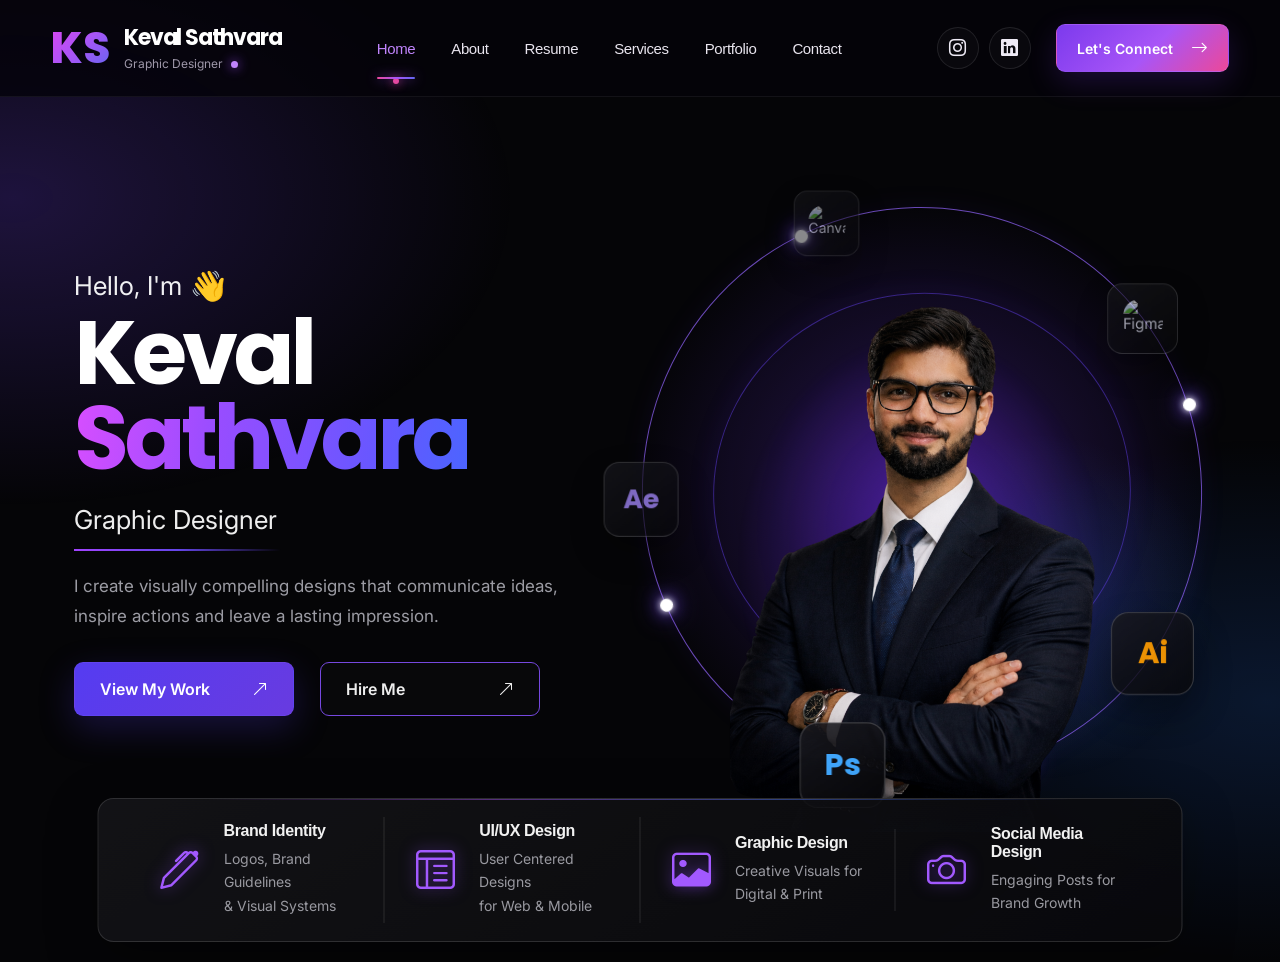
==== commit 057bfb2d: "Initial project upload" ====
--- a/index.html
+++ b/index.html
@@ -2552,6 +2552,39 @@
 
 </style>
 
+<link href="assets/css/theme.css" rel="stylesheet">
+<style>
+/* Homepage keeps its original hero typography (Poppins name, Inter text, purple-blue gradient) */
+body.index-page{font-family:"Inter",sans-serif!important;background:#050507!important}
+body.index-page::before{background:radial-gradient(40% 35% at 15% 30%,rgba(120,70,255,.22),transparent 70%),radial-gradient(35% 30% at 85% 70%,rgba(39,120,255,.16),transparent 70%)!important}
+body.index-page .hero-name{font-family:"Poppins",sans-serif!important;font-weight:700!important;letter-spacing:-5px!important;color:#fff;animation:none!important}
+body.index-page .hero-name>span{display:block}
+body.index-page .hero-name>.gradient{background:linear-gradient(100deg,#d84eff 0%,#974dff 28%,#6458ff 60%,#2778ff 100%)!important;background-size:100% 100%!important;-webkit-background-clip:text!important;background-clip:text!important;-webkit-text-fill-color:transparent!important;color:transparent!important;animation:none!important}
+body.index-page .hero-name.m-wipe{clip-path:none}
+body.index-page .hello,body.index-page .designation,body.index-page .hero-description{font-family:"Inter",sans-serif!important;letter-spacing:0!important}
+body.index-page .primary-button,body.index-page .secondary-button{border-radius:9px!important;font-family:"Inter",sans-serif!important;font-weight:600!important;letter-spacing:0}
+body.index-page .primary-button{background:linear-gradient(135deg,#553cf1,#683be0)!important;border:1px solid rgba(143,112,255,.15)!important;color:#fff!important}
+body.index-page .secondary-button{background:rgba(255,255,255,.015)!important;border:1px solid #7648df!important;color:#eee!important}
+body.index-page .primary-button:hover,body.index-page .secondary-button:hover{background:linear-gradient(135deg,#553cf1,#683be0)!important;transform:translateY(-3px)}
+body.index-page .secondary-button:hover{background:rgba(109,58,231,.08)!important}
+body.index-page .m-dot{background:#974dff}
+body.index-page .m-progress{background:linear-gradient(90deg,#d84eff,#2778ff)}
+</style>
+<style>
+/* hero motion: icons ride the orbit; rings, glow and portrait breathe */
+.hero-visual.m-orbiting .tool-card{left:50%!important;top:50%!important;right:auto!important;bottom:auto!important;will-change:transform;transition:box-shadow .3s,border-color .3s!important;animation:none!important}
+.hero-visual.m-orbiting .tool-card:hover{box-shadow:0 0 34px rgba(116,74,255,.65)!important;border-color:#974dff!important}
+.hero-visual.m-orbiting .orbit-light{left:0!important;top:0!important;right:auto!important;bottom:auto!important;will-change:transform}
+.orbit::before{animation:m-ring 36s linear infinite}
+@keyframes m-ring{to{transform:rotate(360deg)}}
+.profile-glow{animation:m-glow 6s ease-in-out infinite}
+@keyframes m-glow{50%{transform:scale(1.12);opacity:.8}}
+.profile-image img{animation:m-portrait 7s ease-in-out infinite}
+@keyframes m-portrait{50%{transform:translate3d(0,-10px,0)}}
+@media (max-width:600px){.profile-image img{animation:none}}
+@media (prefers-reduced-motion:reduce){.orbit::before,.profile-glow,.profile-image img{animation:none}}
+</style>
+<link href="assets/css/responsive.css" rel="stylesheet">
 </head>
 
 
@@ -2607,14 +2640,10 @@
       </div>
 
 
-      <h2 class="hero-name">
-        Keval
-      </h2>
-
-
-      <h2 class="hero-name gradient">
-        Sathvara
-      </h2>
+      <h1 class="hero-name">
+        <span>Keval</span>
+        <span class="gradient">Sathvara</span>
+      </h1>
 
 
       <div class="designation">
@@ -3234,6 +3263,8 @@
 </style>
 
 
+<script src="assets/js/motion.js" defer></script>
+<script src="assets/js/orbit.js" defer></script>
 </body>
 
 </html>
--- a/assets/css/theme.css
+++ b/assets/css/theme.css
@@ -0,0 +1,59 @@
+/* NEW DESIGN + speed fixes. Loaded last so it wins over each page's inline CSS. */
+:root{--ink:#0a0f24;--panel:#121936;--line:#262f63;--cobalt:#6c7bff;--coral:#ff6b5b;--sun:#ffc24a;
+  --bg:#0a0f24!important;--bg-dark:#0a0f24!important}
+html{scroll-behavior:smooth}
+body{font-family:"DM Sans",sans-serif!important;background:var(--ink)!important;color:#eef0ff!important;animation:m-in .5s ease both}
+h1,h2,h3,.hero-name,.logo,.navmenu a{font-family:"Bricolage Grotesque",sans-serif!important;letter-spacing:-.025em}
+@keyframes m-in{from{opacity:0}}
+body.m-out{opacity:0;transition:opacity .25s ease}
+
+/* SPEED: kill the expensive effects the old pages used */
+*,*::before,*::after{backdrop-filter:none!important;-webkit-backdrop-filter:none!important;filter:none!important}
+.page-background,.dots{display:none!important}
+main section:not(:first-of-type){content-visibility:auto;contain-intrinsic-size:1px 700px}
+
+/* background: one static layer + one slow GPU-only drift */
+body::before{content:"";position:fixed;inset:-20%;z-index:-1;pointer-events:none;
+  background:radial-gradient(40% 35% at 20% 25%,rgba(108,123,255,.28),transparent 70%),
+             radial-gradient(35% 30% at 80% 75%,rgba(255,107,91,.20),transparent 70%);
+  animation:m-drift 26s ease-in-out infinite alternate;will-change:transform}
+@keyframes m-drift{to{transform:translate3d(6%,4%,0) rotate(6deg)}}
+
+/* gradient text */
+.gradient,.hero-name.gradient{background:linear-gradient(90deg,var(--cobalt),var(--coral),var(--sun),var(--cobalt))!important;
+  background-size:300% 100%!important;-webkit-background-clip:text!important;background-clip:text!important;color:transparent!important;
+  -webkit-text-fill-color:transparent!important;animation:m-flow 8s linear infinite}
+@keyframes m-flow{to{background-position:300% 0}}
+
+/* cards: thick outline + offset block shadow */
+.portfolio-card,.service-card,.info-card,.skill-box,.experience-item,.project-item,.timeline-item,.icon-box,.info-box,.info-item{
+  background:var(--panel)!important;border:2px solid var(--line)!important;border-radius:24px!important;
+  box-shadow:7px 7px 0 rgba(108,123,255,.35)!important;transition:box-shadow .25s,border-color .25s,transform .2s ease-out}
+.portfolio-card:hover,.service-card:hover,.info-card:hover,.skill-box:hover,.experience-item:hover,.project-item:hover,.timeline-item:hover,.icon-box:hover,.info-box:hover,.info-item:hover{
+  border-color:var(--coral)!important;box-shadow:10px 10px 0 var(--coral)!important}
+
+/* buttons: pills */
+.hero-buttons a,a[class*="btn"],button[type="submit"]{border-radius:999px!important;font-family:"Bricolage Grotesque",sans-serif!important;font-weight:700!important;
+  background:var(--coral)!important;color:#fff!important;border:2px solid var(--coral)!important;transition:transform .2s,background .2s}
+.hero-buttons a:nth-child(2){background:transparent!important;border-color:var(--cobalt)!important}
+.hero-buttons a:hover,a[class*="btn"]:hover{background:var(--cobalt)!important;border-color:var(--cobalt)!important}
+
+img{max-width:100%;height:auto;border-radius:18px}
+::selection{background:var(--coral);color:#fff}
+:focus-visible{outline:3px solid var(--sun);outline-offset:3px}
+
+/* motion (transform/opacity only) */
+.m-progress{position:fixed;top:0;left:0;height:4px;width:100%;transform:scaleX(0);transform-origin:0 50%;z-index:9999;background:linear-gradient(90deg,var(--cobalt),var(--coral),var(--sun))}
+.m-r{opacity:0;transform:translate3d(0,30px,0);transition:opacity .6s ease,transform .7s cubic-bezier(.2,.8,.2,1)}
+.m-r.m-wipe{transform:none;clip-path:inset(0 100% 0 0);transition:opacity .3s,clip-path .8s cubic-bezier(.77,0,.18,1)}
+.m-r.in{opacity:1;transform:none;clip-path:inset(0 0 0 0)}
+.m-dot{position:fixed;top:0;left:0;width:14px;height:14px;margin:-7px;border-radius:50%;background:var(--coral);pointer-events:none;z-index:99998;opacity:0;transition:width .2s,height .2s,margin .2s,opacity .3s}
+.m-dot.on{opacity:.9}.m-dot.hot{width:46px;height:46px;margin:-23px;opacity:.35}
+.m-float{animation:m-bob 5s ease-in-out infinite}@keyframes m-bob{50%{transform:translate3d(0,-10px,0)}}
+@media (hover:hover) and (pointer:fine){body.m-cursor,body.m-cursor a,body.m-cursor button{cursor:none!important}}
+@media (prefers-reduced-motion:reduce){body::before,.gradient,.m-float{animation:none!important}.m-r{opacity:1!important;transform:none!important;clip-path:none!important}}
+
+/* Name type from the homepage hero: Poppins bold, tight, white + purple-blue gradient */
+.ks-first{color:#fff;-webkit-text-fill-color:#fff}
+.ks-last{background:linear-gradient(100deg,#d84eff 0%,#974dff 28%,#6458ff 60%,#2778ff 100%)!important;-webkit-background-clip:text!important;background-clip:text!important;-webkit-text-fill-color:transparent!important;color:transparent!important;animation:none!important}
+.brand-info h1,.ks-name{font-family:"Poppins",sans-serif!important;font-weight:700!important;letter-spacing:-1.2px!important;font-size:22px!important;line-height:1.1}
--- a/assets/css/responsive.css
+++ b/assets/css/responsive.css
@@ -0,0 +1,52 @@
+/* Responsive fixes: phones, tablets, laptops, desktops, ultra-wide. Loaded last. */
+html{-webkit-text-size-adjust:100%;text-size-adjust:100%;overflow-x:clip}
+body{max-width:100%;overflow-x:clip}
+img,svg,video,canvas,iframe{max-width:100%}
+img{height:auto}
+.profile-glow::after{right:0!important}
+.profile-glow,.hero-visual,.hero-container{max-width:100%}
+
+/* hero picture fits the screen height, so laptops (768px tall) don't cut the orbit off */
+.hero-visual{min-height:clamp(430px,calc(100svh - 140px),720px)}
+
+/* very wide screens: keep content centred and readable instead of stretching */
+@media (min-width:1700px){
+  .header-container,.hero-container,.service-bar,.footer>*{max-width:1640px;margin-left:auto;margin-right:auto}
+}
+
+/* tablets and small laptops */
+@media (max-width:1100px){
+  .hero-visual{min-height:clamp(420px,70vw,640px)}
+}
+
+/* phones */
+@media (max-width:600px){
+  .hero-visual{min-height:clamp(380px,100vw,520px)}
+  .eyebrow,.small-title,.portfolio-category,.tool-name,.credits,.hero p{font-size:12px!important}
+  .floating-label{font-size:11px!important}
+  .hero-buttons{flex-direction:column;align-items:stretch;gap:14px}
+  .hero-buttons a{min-width:0!important;width:100%}
+  h1,h2{overflow-wrap:anywhere}
+}
+
+/* landscape phones: short screens */
+@media (max-height:480px) and (orientation:landscape){
+  .hero{min-height:0!important;padding-top:24px!important;padding-bottom:24px!important}
+  .hero-visual{min-height:340px}
+}
+
+/* touch screens: bigger finger targets (visual size unchanged) */
+@media (pointer:coarse){
+  .resume-link,.service-link,.filter-btn,footer a,.credits a{min-height:44px;display:inline-flex;align-items:center}
+  .logo-dot,.social-dot{position:relative}
+  .logo-dot::before,.social-dot::before{content:"";position:absolute;inset:-12px}
+}
+
+/* mobile menu button drawn in CSS: always visible, no icon-font dependency, 44px touch size */
+.mobile-toggle.bi{box-sizing:content-box;padding:21px 9px;line-height:0;font-size:0}
+.mobile-toggle.bi::before{content:""!important;display:block;width:26px;height:2px;border-radius:2px;background:currentColor;box-shadow:0 -8px 0 currentColor,0 8px 0 currentColor;transition:transform .25s}
+.mobile-toggle.bi-x::before{box-shadow:none;transform:rotate(45deg)}
+.mobile-toggle.bi-x::after{content:"";display:block;width:26px;height:2px;border-radius:2px;background:currentColor;transform:rotate(-45deg);margin-top:-2px}
+
+/* mobile menu panel: solid, so page text never shows through (glass blur was removed for speed) */
+.navmenu.mobile-open{background:#0b0914!important;border:1px solid #2a2150!important;box-shadow:0 24px 60px rgba(0,0,0,.6)!important}
